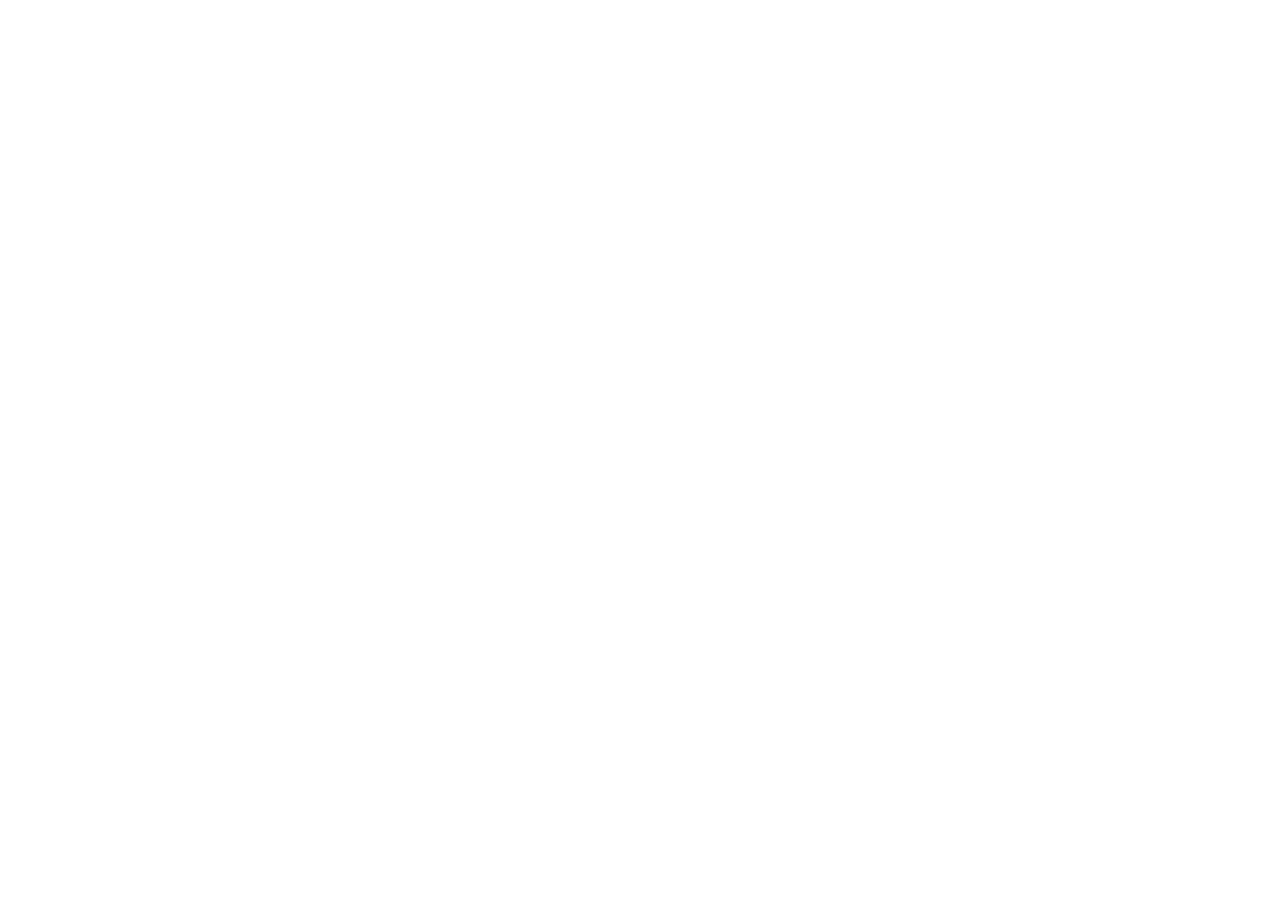
==== BestShop.html @ bf0af17a "Best Shop pliki" ====
<!doctype html>
<html lang="pl">
<head>
    <meta charset="UTF-8">
    <meta name="viewport"
          content="width=device-width, user-scalable=no, initial-scale=1.0, maximum-scale=1.0, minimum-scale=1.0">
    <meta http-equiv="X-UA-Compatible" content="ie=edge">
    <title>BestShop</title>
</head>
<body>

</body>
</html>
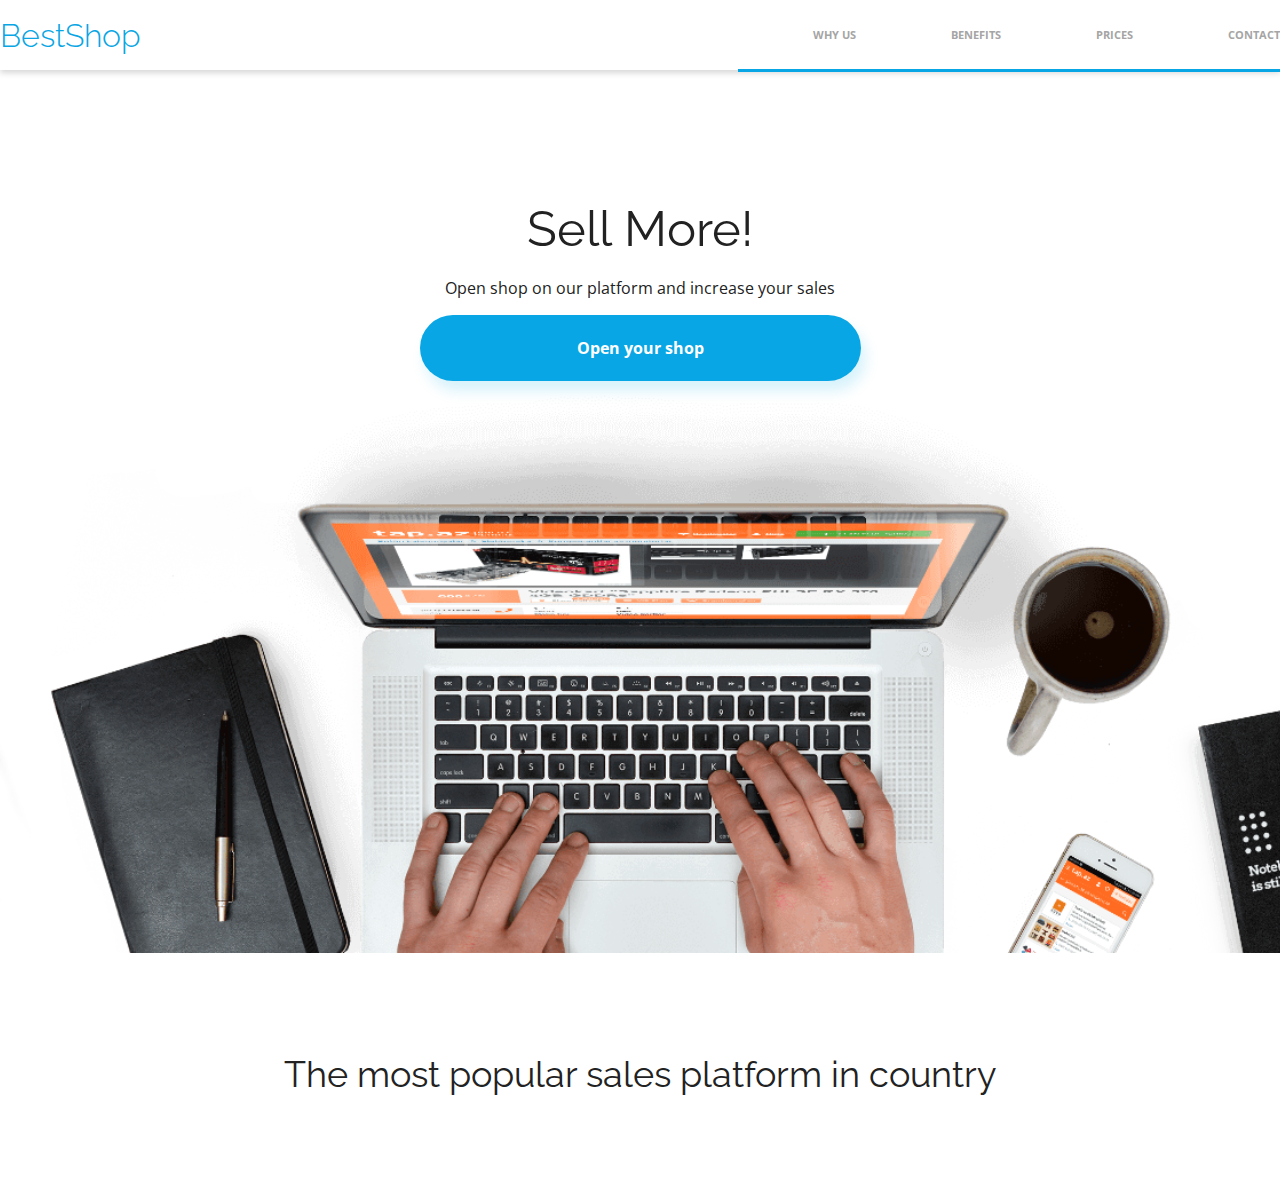
==== commit 381a8d8a: "HEADER done BANNER done" ====
--- a/BestShop.html
+++ b/BestShop.html
@@ -1,13 +1,45 @@
 <!doctype html>
-<html lang="pl">
+<html lang="pl" xmlns="http://www.w3.org/1999/html">
 <head>
     <meta charset="UTF-8">
     <meta name="viewport"
           content="width=device-width, user-scalable=no, initial-scale=1.0, maximum-scale=1.0, minimum-scale=1.0">
     <meta http-equiv="X-UA-Compatible" content="ie=edge">
+    <link href="https://fonts.googleapis.com/css2?family=Open+Sans:wght@300;400;700&family=Raleway:wght@300;400;700;800&display=swap" rel="stylesheet">
+    <link rel="stylesheet" href="css/reset.css">
+    <link rel="stylesheet" href="css/style.css">
     <title>BestShop</title>
 </head>
 <body>
+<header class="header">
+    <div class="container">
+        <a href="/" class="logo">BestShop</a>
+        <nav class="header-nav">
+            <ul class="header-nav-list">
+                <li><a href="#">WHY US</a></li>
+                <li><a href="#">BENEFITS</a></li>
+                <li><a href="#">PRICES</a></li>
+                <li><a href="#">CONTACT</a></li>
+            </ul>
+        </nav>
+    </div>
+</header>
 
+<section class="banner">
+    <div class="banner-container">
+        <h1 class="banner-h1">Sell More!</h1>
+        <p class="banner-p">Open shop on our platform and increase your sales</p>
+        <a href="#" class="banner-button">Open your shop</a>
+    </div>
+    <div class="banner-image"></div>
+</section>
+<section class="dots">
+    <h2 class="banner-h2">The most popular sales platform in country</h2>
+    <div class="banner-"
+</section>
+<section class="boxes"></section>
+<section class="pricing"></section>
+<section class="form"></section>
+<footer class="footer"></footer>
 </body>
 </html>--- a/css/style.css
+++ b/css/style.css
@@ -0,0 +1,102 @@
+/*font-family: 'Open Sans', sans-serif;*/
+/*font-family: 'Raleway', sans-serif;*/
+
+*{
+    box-sizing: border-box;
+}
+a{
+    text-decoration: none;
+}
+.container{
+    margin: 0 auto;
+}
+/*HEADER*/
+.header{
+    background-color: #ffffff;
+    box-shadow: 0 3px 6px #00000029;
+}
+.header .container{
+    height: 70px;
+    display: flex;
+    align-items: center;
+    justify-content: space-between;
+    width: 1354px;
+}
+.header-nav-list{
+    display: flex;
+}
+.header .logo {
+    font-family: 'Raleway', sans-serif;
+    font-size: 32px;
+    line-height: 37px;
+    font-weight: 300;
+    color: #08A6E4;
+}
+.header-nav a{
+    font-family: 'Open Sans', sans-serif;
+    font-weight: 700;
+    font-size: 11px;
+    line-height: 15px;
+    color: #A5A5A5;
+    text-align: center;
+    padding: 0 47.5px;
+}
+.header-nav{
+    border-bottom: 3px solid #08A6E4;
+    padding:27px;
+}
+/*BANNER*/
+.banner-container{
+    text-align: center;
+    margin-top: 130px;
+}
+.banner-h1{
+    font-family: 'Raleway', sans-serif;
+    font-size: 49px;
+    line-height: 57px;
+    font-weight: 400;
+}
+.banner-p{
+    font-family: 'Open Sans', sans-serif;
+    font-size: 16px;
+    line-height: 22px;
+    font-weight: 400;
+    margin-top: 20px;
+    margin-bottom: 38px;
+}
+.banner-button{
+    font-family: 'Open Sans', sans-serif;
+    font-size: 16px;
+    line-height: 22px;
+    font-weight: 700;
+    color: #ffffff;
+    background-color: #08A6E4;
+    padding: 22px 157px;
+    border-radius: 40px;
+    box-shadow: 5px 10px 14px #07ACE629;
+}
+.banner-image{
+    background-image: url("../assets/Background.png");
+    width: 100vw;
+    height: 594px;
+    background-repeat: no-repeat;
+    background-position: center;
+    background-size: cover;
+}
+.banner-h2{
+    text-align: center;
+    font-family: 'Raleway', sans-serif;
+    font-size: 36px;
+    line-height: 42px;
+    font-weight: 400 ;
+    margin: 100px 0;
+}
+/*DOTS*/
+
+/*BOXES*/
+
+/*PRICING*/
+
+/*FORM*/
+
+/*FOOTER*/
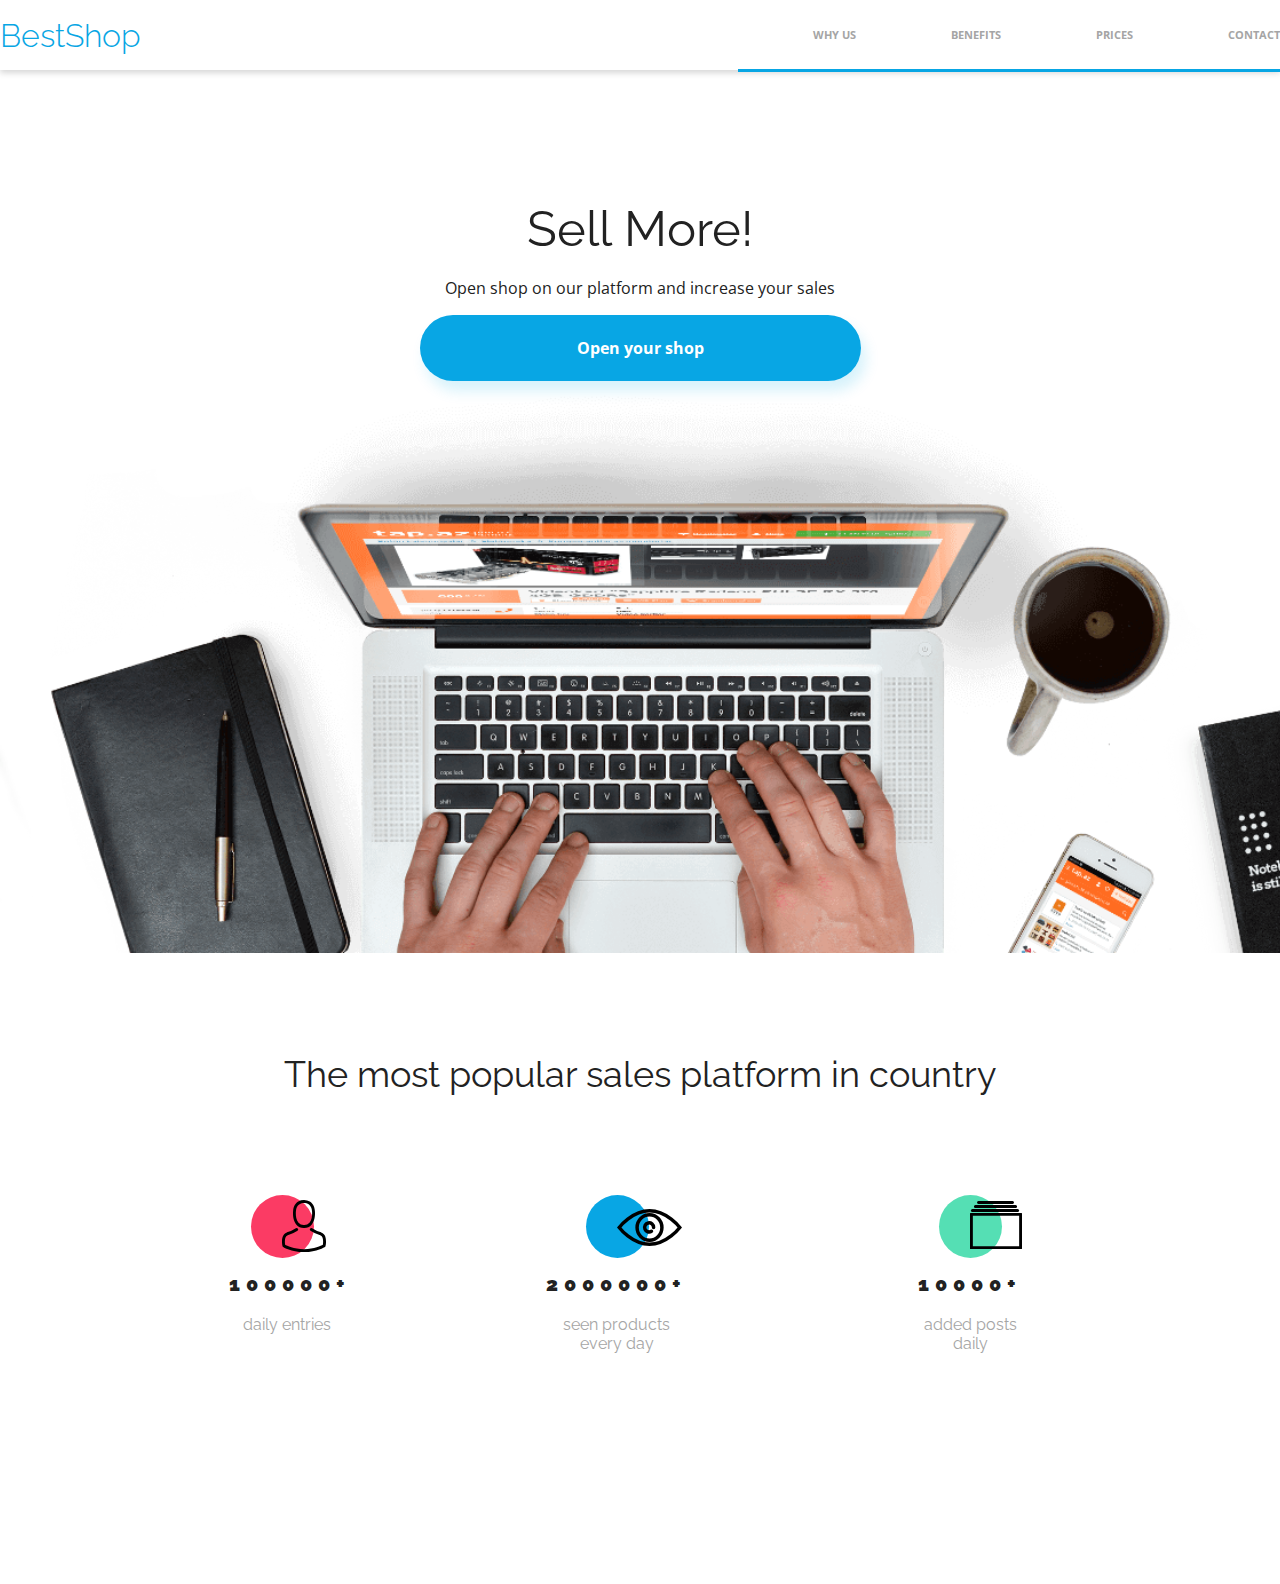
==== commit a2725d47: "HEADER done BANNER done DOTS done" ====
--- a/BestShop.html
+++ b/BestShop.html
@@ -34,8 +34,24 @@
     <div class="banner-image"></div>
 </section>
 <section class="dots">
-    <h2 class="banner-h2">The most popular sales platform in country</h2>
-    <div class="banner-"
+    <h2 class="dots-h2">The most popular sales platform in country</h2>
+    <div class="dots-container">
+        <div class="dot-red">
+            <div class="red"></div>
+            <p class="dot1">100000+</p>
+            <p class="dot2">daily entries</p>
+        </div>
+        <div class="dot-blue">
+            <div class="blue"></div>
+            <p class="dot1">2000000+</p>
+            <p class="dot2">seen products <br>every day</p>
+        </div>
+        <div class="dot-green">
+            <div class="green"></div>
+            <p class="dot1">10000+</p>
+            <p class="dot2">added posts <br>daily</p>
+        </div>
+    </div>
 </section>
 <section class="boxes"></section>
 <section class="pricing"></section>
--- a/css/style.css
+++ b/css/style.css
@@ -83,7 +83,12 @@
     background-position: center;
     background-size: cover;
 }
-.banner-h2{
+
+/*DOTS*/
+.dots{
+    height: 531px;
+}
+.dots-h2{
     text-align: center;
     font-family: 'Raleway', sans-serif;
     font-size: 36px;
@@ -91,8 +96,95 @@
     font-weight: 400 ;
     margin: 100px 0;
 }
-/*DOTS*/
-
+.dots-container{
+    display: flex;
+    align-items: center;
+    justify-content: center;
+    text-align: center;
+}
+.dot-red{
+    height: 168px;
+    width: 116px;
+}
+.red{
+    background-color: #FB3B64;
+    height: 63px;
+    width: 63px;
+    border-radius: 50%;
+    margin-left: 22px;
+    margin-right: 32px;
+    position: relative;
+}
+.red::after{
+    background-image: url("../assets/Person.svg");
+    position: absolute;
+    content: "";
+    height: 52px;
+    width: 44px;
+    background-repeat: no-repeat;
+    top: 5px;
+}
+.dot-blue{
+    height: 168px;
+    width: 176px;
+    margin: 0 184px;
+}
+.blue{
+    background-color: #08A6E4;
+    height: 63px;
+    width: 63px;
+    border-radius: 50%;
+    margin-left: 57px;
+    margin-right: 57px;
+    position: relative;
+}
+.blue::after {
+    background-image: url("../assets/Eye.svg");
+    position: absolute;
+    content: "";
+    height: 37px;
+    width: 66px;
+    background-repeat: no-repeat;
+    top: 14px;
+}
+.dot-green{
+    height: 168px;
+    width: 163px;
+}
+.green{
+    background-color: #55DFB4;
+    height: 63px;
+    width: 63px;
+    border-radius: 50%;
+    margin-left: 50px;
+    margin-right: 50px;
+    position: relative;
+}
+.green::after {
+    background-image: url("../assets/Catalog.svg");
+    position: absolute;
+    content: "";
+    height: 48px;
+    width: 52px;
+    background-repeat: no-repeat;
+    top: 6px;
+}
+.dot1{
+    font-family: 'Raleway', sans-serif;
+    font-size: 20px;
+    line-height: 24px;
+    letter-spacing: 6px;
+    font-weight: 900;
+    margin-top: 14px;
+    margin-bottom: 19px;
+}
+.dot2{
+    font-family: 'Raleway', sans-serif;
+    font-size: 16px;
+    line-height: 19px;
+    color: #A5A5A5;
+    font-weight: 400;
+}
 /*BOXES*/
 
 /*PRICING*/
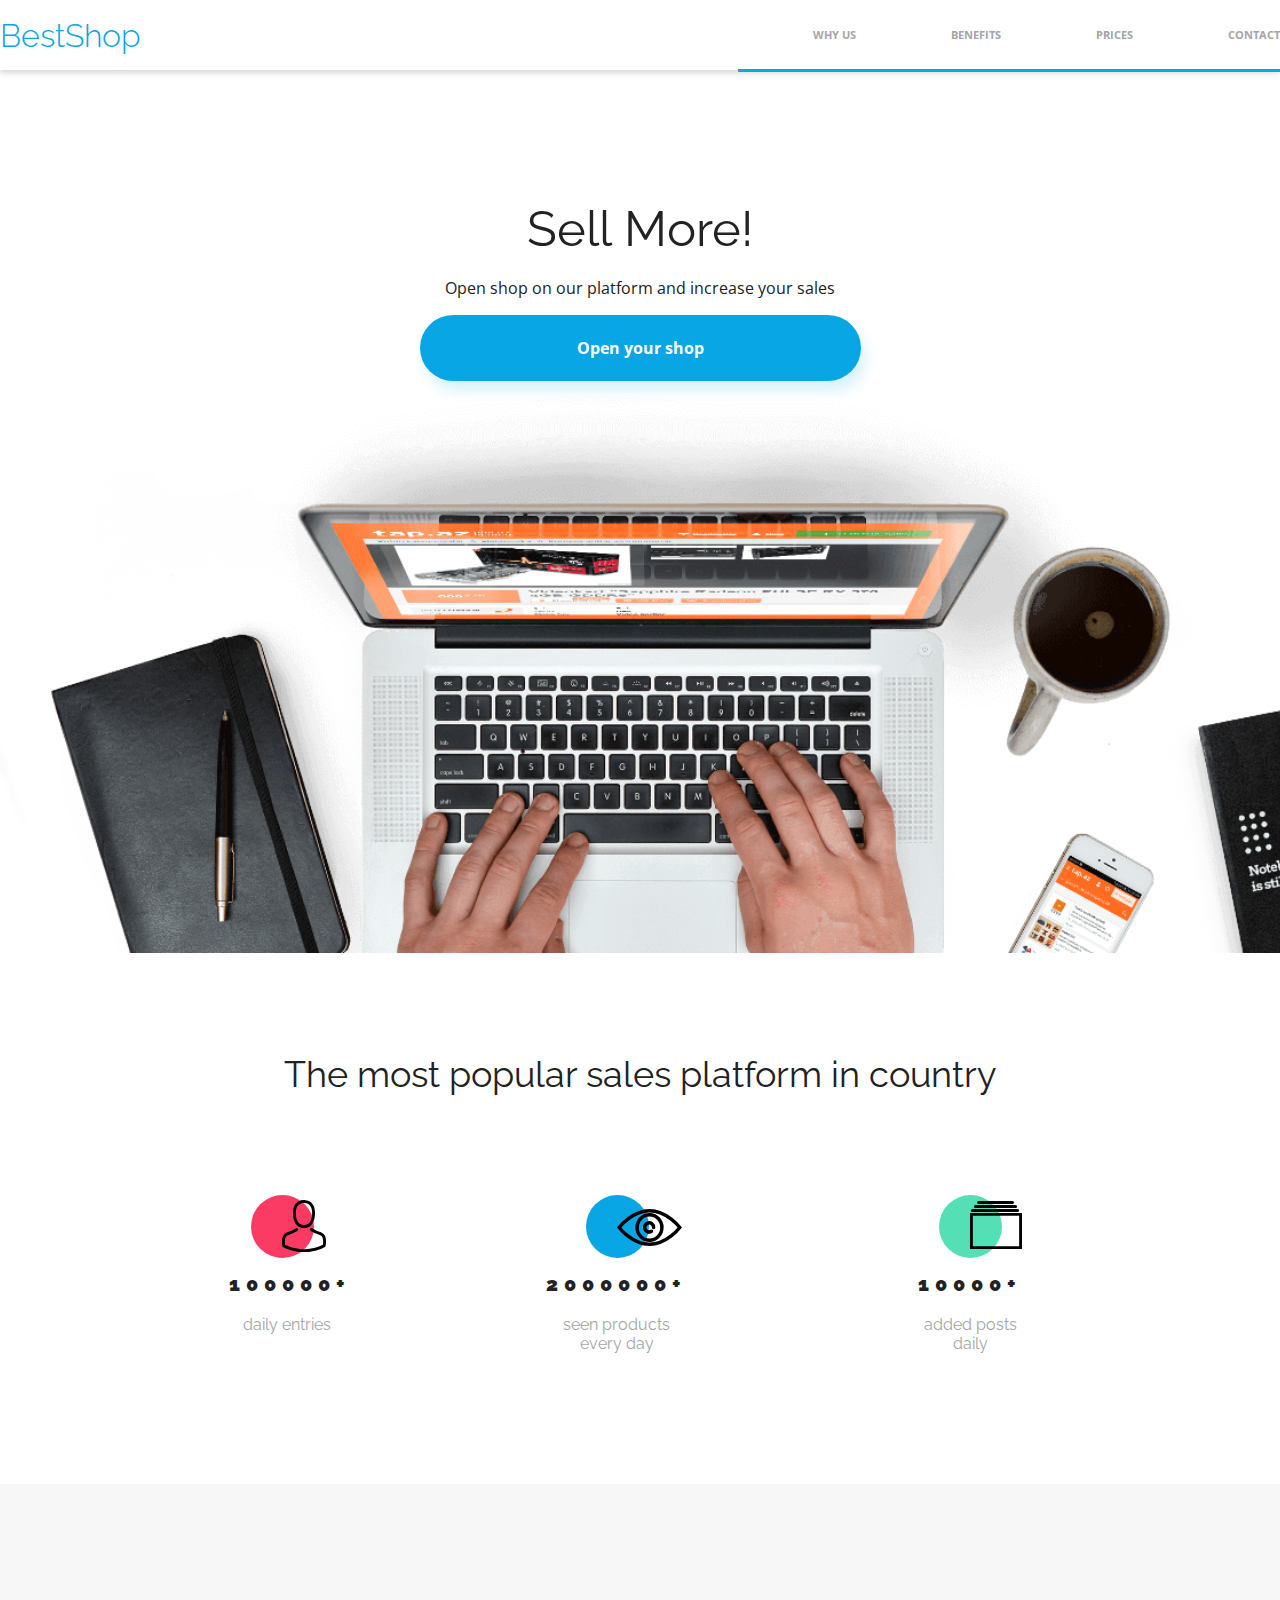
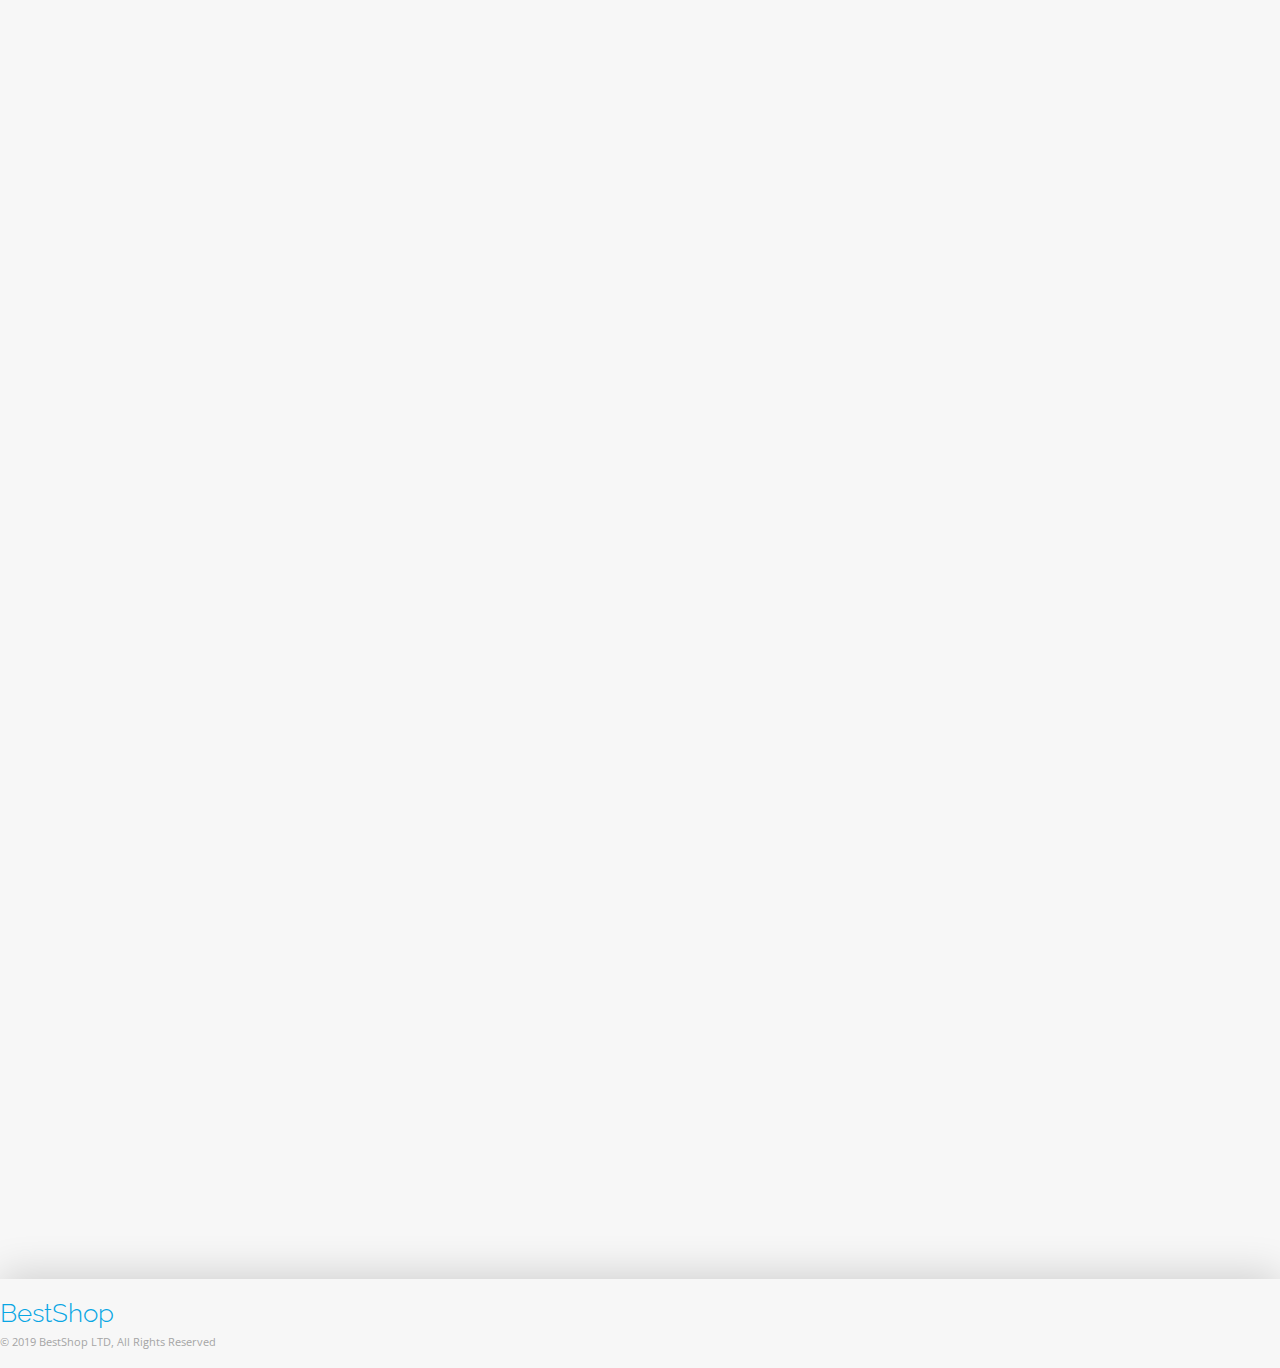
==== commit 964e6b2b: "FOOTER done" ====
--- a/BestShop.html
+++ b/BestShop.html
@@ -56,6 +56,18 @@
 <section class="boxes"></section>
 <section class="pricing"></section>
 <section class="form"></section>
-<footer class="footer"></footer>
+
+<footer class="footer">
+    <div class="container">
+        <div class="footer-logo">
+            <p class="footer-logo-text">BestShop</p>
+            <p class="footer-copyrights">© 2019 BestShop LTD, All Rights Reserved</p>
+        </div>
+        <div>
+            <img class="twitter" src="assets/Twitter.svg">
+            <img class="facebook" src="assets/Facebook.svg">
+        </div>
+    </div>
+</footer>
 </body>
 </html>--- a/css/style.css
+++ b/css/style.css
@@ -86,7 +86,7 @@
 
 /*DOTS*/
 .dots{
-    height: 531px;
+    height: 431px;
 }
 .dots-h2{
     text-align: center;
@@ -186,9 +186,43 @@
     font-weight: 400;
 }
 /*BOXES*/
+.boxes{
+    height: 1395px;
+    background-color: #F7F7F7;
+}
 
 /*PRICING*/
 
 /*FORM*/
 
 /*FOOTER*/
+.footer{
+    height: 89px;
+    background-color: #F7F7F7;
+    box-shadow: 0 -5px 40px #00000029;
+}
+.footer .container{
+    height: 89px;
+    display: flex;
+    align-items: center;
+    justify-content: space-between;
+    width: 1354px;
+}
+.twitter{
+    margin-right: 20px;
+}
+.footer-logo-text{
+    color: #08A6E4;
+    font-family: 'Raleway', sans-serif;
+    font-weight: 300;
+    font-size: 26px;
+    line-height: 30px;
+}
+.footer-copyrights{
+    font-family: 'Open Sans', sans-serif;
+    color: #A5A5A5;
+    font-size: 11px;
+    line-height: 15px;
+    font-weight: 400;
+    margin-top: 6.5px;
+}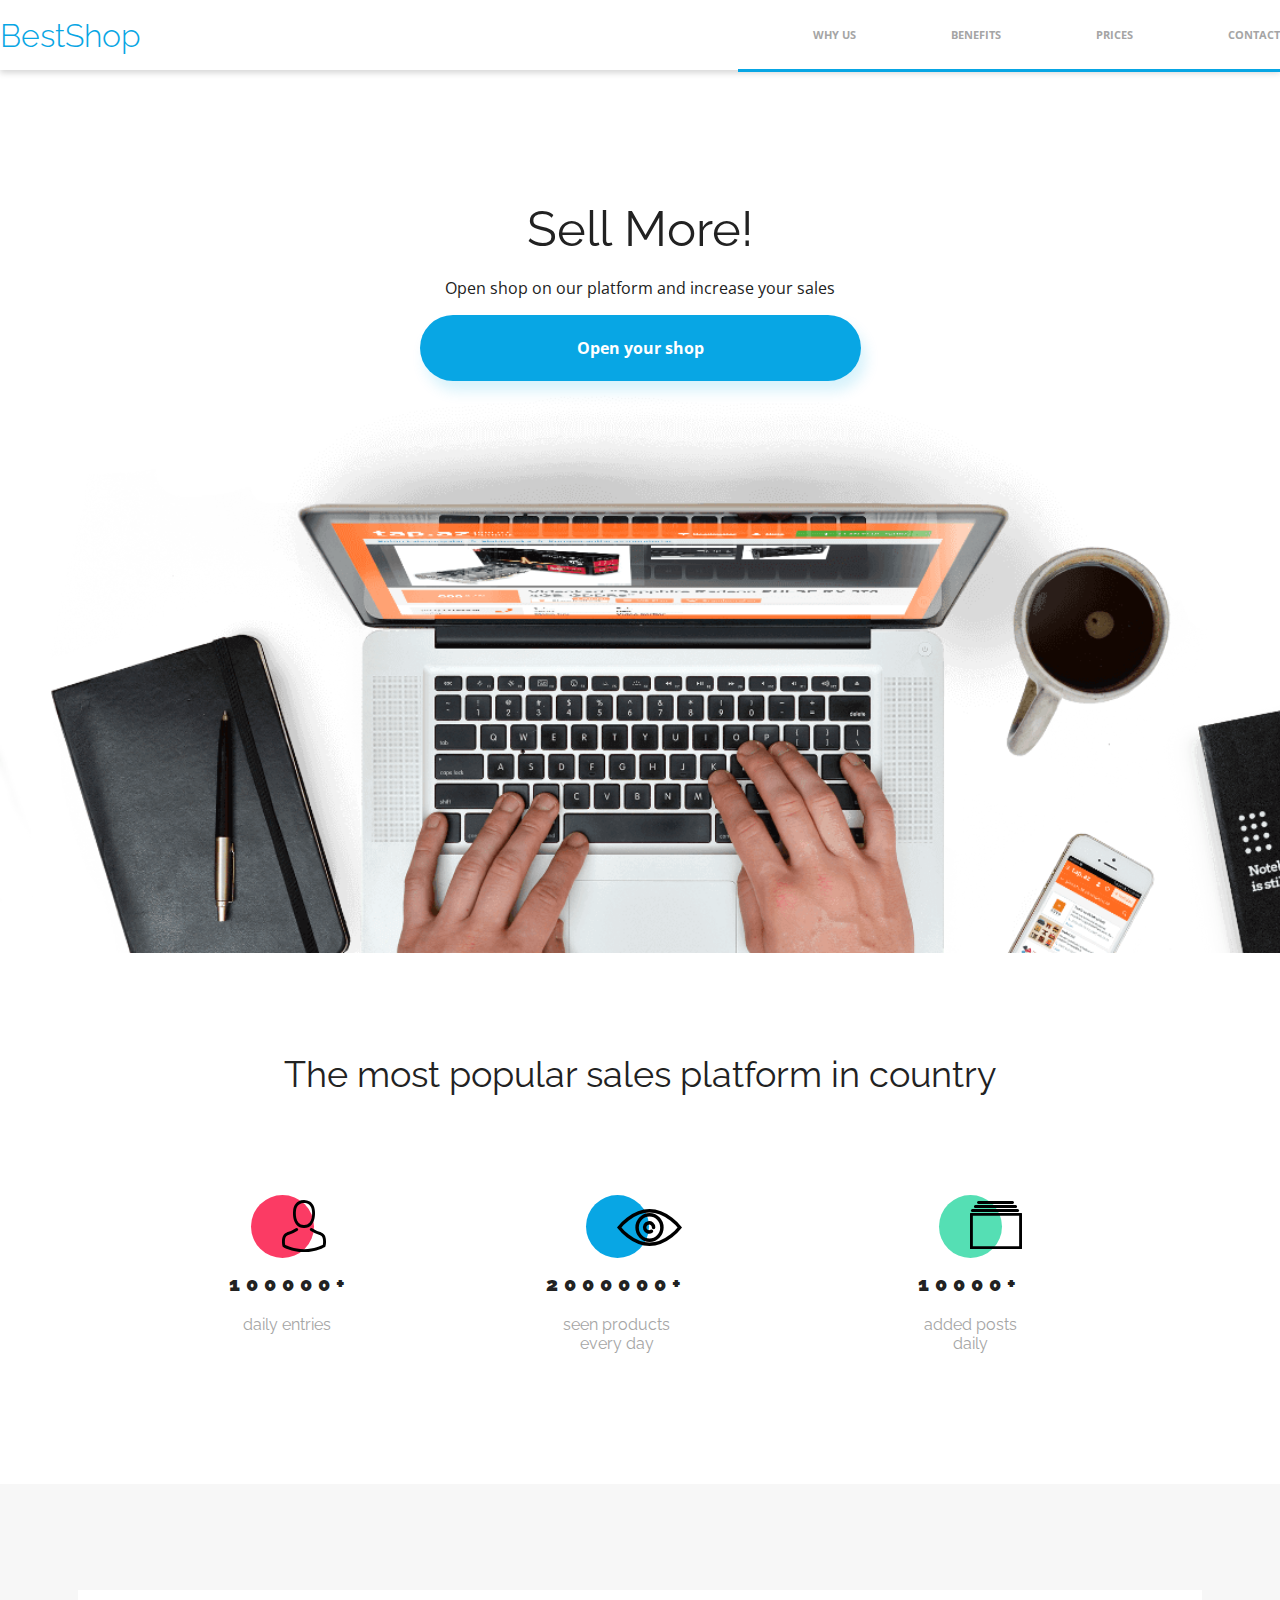
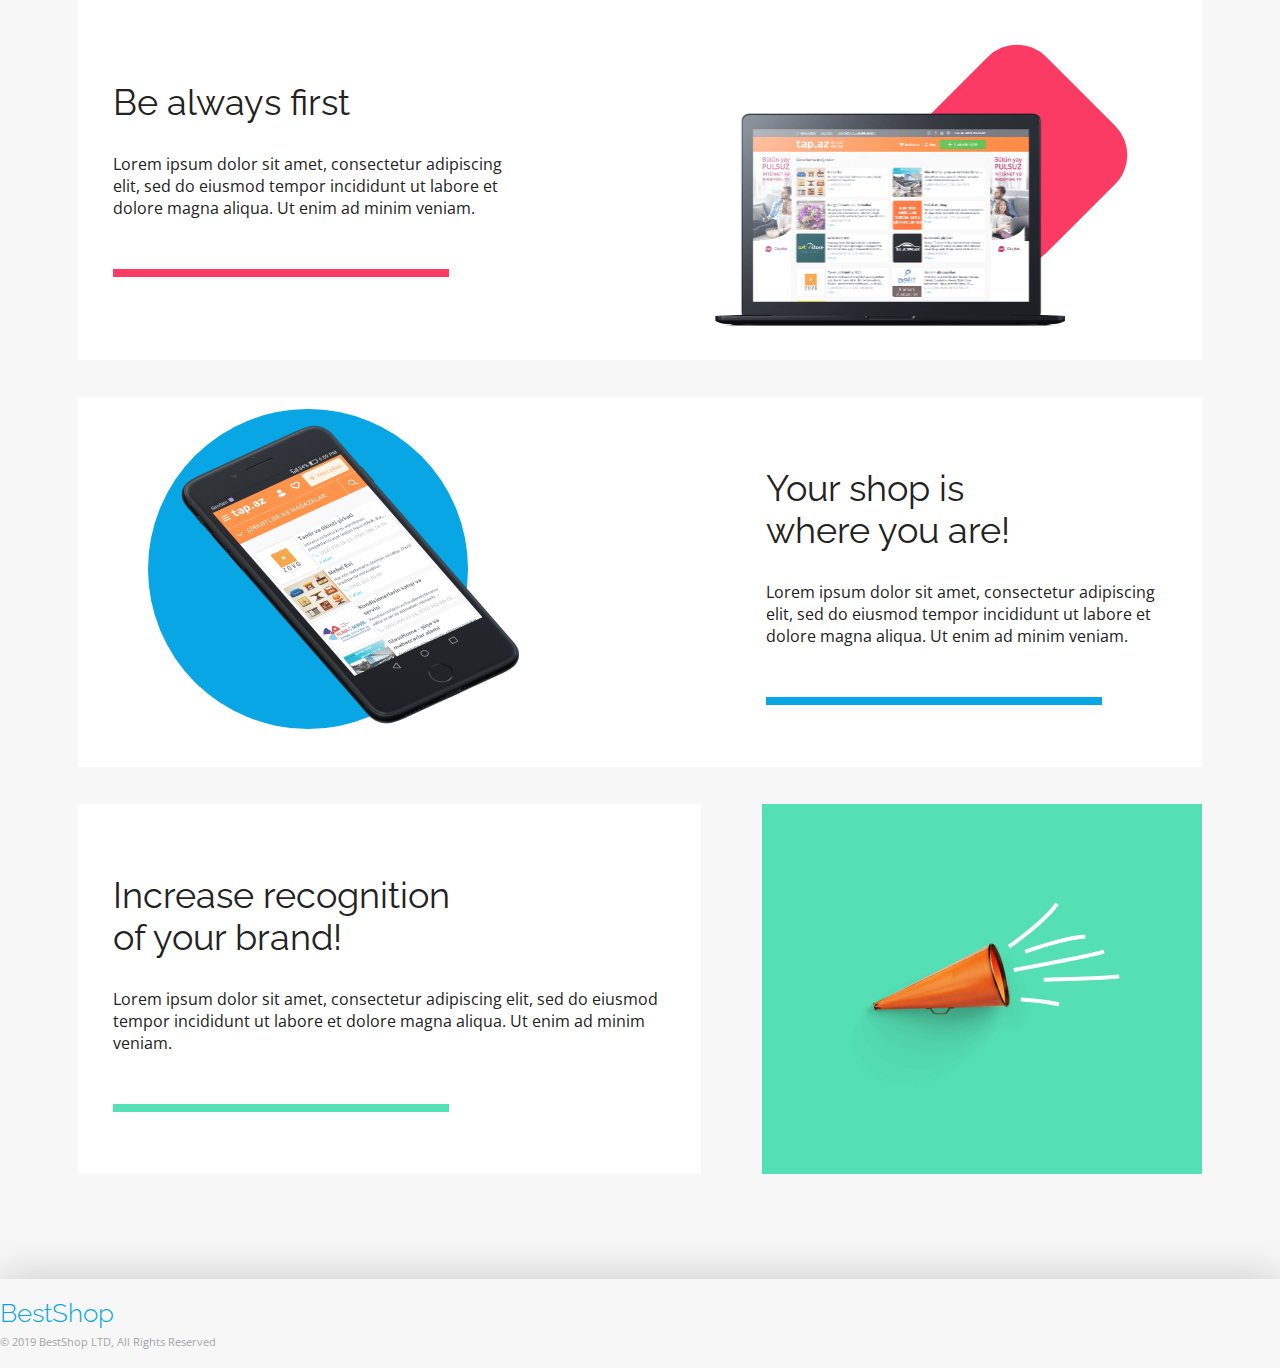
==== commit c19d5ea3: "BOXES done" ====
--- a/BestShop.html
+++ b/BestShop.html
@@ -53,7 +53,39 @@
         </div>
     </div>
 </section>
-<section class="boxes"></section>
+<section class="boxes">
+    <div class="container">
+        <div class="box box-one">
+            <div class="box-one-text">
+                <h2 class="box-one-title">Be always first</h2>
+                <p class="box-one-description">Lorem ipsum dolor sit amet, consectetur adipiscing elit, sed do eiusmod tempor incididunt ut labore et dolore magna aliqua. Ut enim ad minim veniam.</p>
+            </div>
+            <div class="box-one-img">
+                <img class="macbook" src="assets/Macbook.png" alt="Macbook">
+            </div>
+        </div>
+        <div class="box box-two">
+            <div class="box-two-img">
+                <img class="iphone" src="assets/iPhone.png" alt="iPhone">
+            </div>
+            <div class="box-two-text">
+                <h2 class="box-two-title">Your shop is <br>where you are!</h2>
+                <p class="box-two-description">Lorem ipsum dolor sit amet, consectetur adipiscing elit, sed do eiusmod tempor incididunt ut labore et dolore magna aliqua. Ut enim ad minim veniam.</p>
+            </div>
+        </div>
+        <div class="box box-three">
+            <div class="frame">
+            <div class="box-three-text">
+                <h2 class="box-three-title">Increase recognition<br> of your brand!</h2>
+                <p class="box-three-description">Lorem ipsum dolor sit amet, consectetur adipiscing elit, sed do eiusmod tempor incididunt ut labore et dolore magna aliqua. Ut enim ad minim veniam.</p>
+            </div>
+            </div>
+            <div class="box-three-img">
+                <img class="trumpet" src="assets/Trumpet.png" alt="Trumpet">
+            </div>
+        </div>
+    </div>
+</section>
 <section class="pricing"></section>
 <section class="form"></section>
 
@@ -64,8 +96,8 @@
             <p class="footer-copyrights">© 2019 BestShop LTD, All Rights Reserved</p>
         </div>
         <div>
-            <img class="twitter" src="assets/Twitter.svg">
-            <img class="facebook" src="assets/Facebook.svg">
+            <img class="twitter" src="assets/Twitter.svg" alt="Twitter">
+            <img class="facebook" src="assets/Facebook.svg" alt="Facebook">
         </div>
     </div>
 </footer>
--- a/css/style.css
+++ b/css/style.css
@@ -189,6 +189,143 @@
 .boxes{
     height: 1395px;
     background-color: #F7F7F7;
+    display: flex;
+    align-items: center;
+}
+.boxes .container{
+    width: 1124px;
+    height: 1184px;
+    display: flex;
+    flex-direction: column;
+    justify-content: space-between;
+}
+.box{
+    height: 370px;
+}
+.box-one{
+    display:flex;
+    align-items: center;
+    background-color: white;
+    position: relative;
+}
+.box-one::after{
+    width: 180px;
+    height: 180px;
+    background-color: #FB3B64;
+    border-radius: 41px;
+    content: "";
+    display: block;
+    position: absolute;
+    transform: rotate(45deg);
+    top: 75px;
+    right: 95px;
+}
+.box-one-text{
+    width: 416px;
+    height: 188px;
+    margin-left: 35px;
+    margin-right: 169px;
+}
+.box-one-text::after{
+    border: 4px solid #FB3B64;
+    width: 328px;
+    content: "";
+    display: block;
+    margin-top: 50px;
+}
+.macbook{
+    width: 386px;
+    height: 219px;
+    z-index: 2;
+    position: relative;
+    margin-top: 90px;
+}
+.box-one-title, .box-two-title, .box-three-title{
+    font-family: 'Raleway', sans-serif;
+    font-size: 36px;
+    line-height: 42px;
+    font-weight: 400 ;
+}
+.box-one-description, .box-two-description, .box-three-description {
+    font-family: 'Open Sans', sans-serif;
+    font-size: 16px;
+    line-height: 22px;
+    margin-top: 30px;
+}
+.box-two{
+    display: flex;
+    align-items: center;
+    justify-content: center;
+    background-color: white;
+    position: relative;
+}
+.box-two::after{
+    width: 320px;
+    height: 320px;
+    background-color: #08A6E4;
+    border-radius: 50%;
+    content: "";
+    display: block;
+    position: absolute;
+    left:70px;
+    top:12px;
+}
+.box-two-text{
+    width: 416px;
+    height: 230px;
+    margin-right: 20px;
+}
+.box-two-text::after{
+    border: 4px solid #08A6E4;
+    width: 328px;
+    content: "";
+    display: block;
+    margin-top: 50px;
+}
+.iphone{
+    width: 426px;
+    height: 328px;
+    margin-left: 70px;
+    margin-right: 192px;
+    position: relative;
+    z-index: 2;
+}
+.box-three{
+    display: flex;
+    align-items: center;
+    justify-content: space-between;
+}
+.box-three-text{
+    width: 554px;
+    height: 230px;
+    background-color: white;
+}
+.box-three-text::after {
+    border: 4px solid #55DFB4;
+    width: 328px;
+    content: "";
+    display: block;
+    margin-top: 50px;
+}
+
+
+.trumpet{
+    width: 296px;
+    height: 208px;
+    margin: 98px 82px 64px 62px;
+}
+.box-three-img{
+    background-color: #55DFB4;
+    height: 370px;
+    width: 440px;
+}
+.frame{
+    width: 623px;
+    height: 370px;
+    background-color: white;
+    display: flex;
+    justify-content: center;
+    align-items: center;
 }
 
 /*PRICING*/
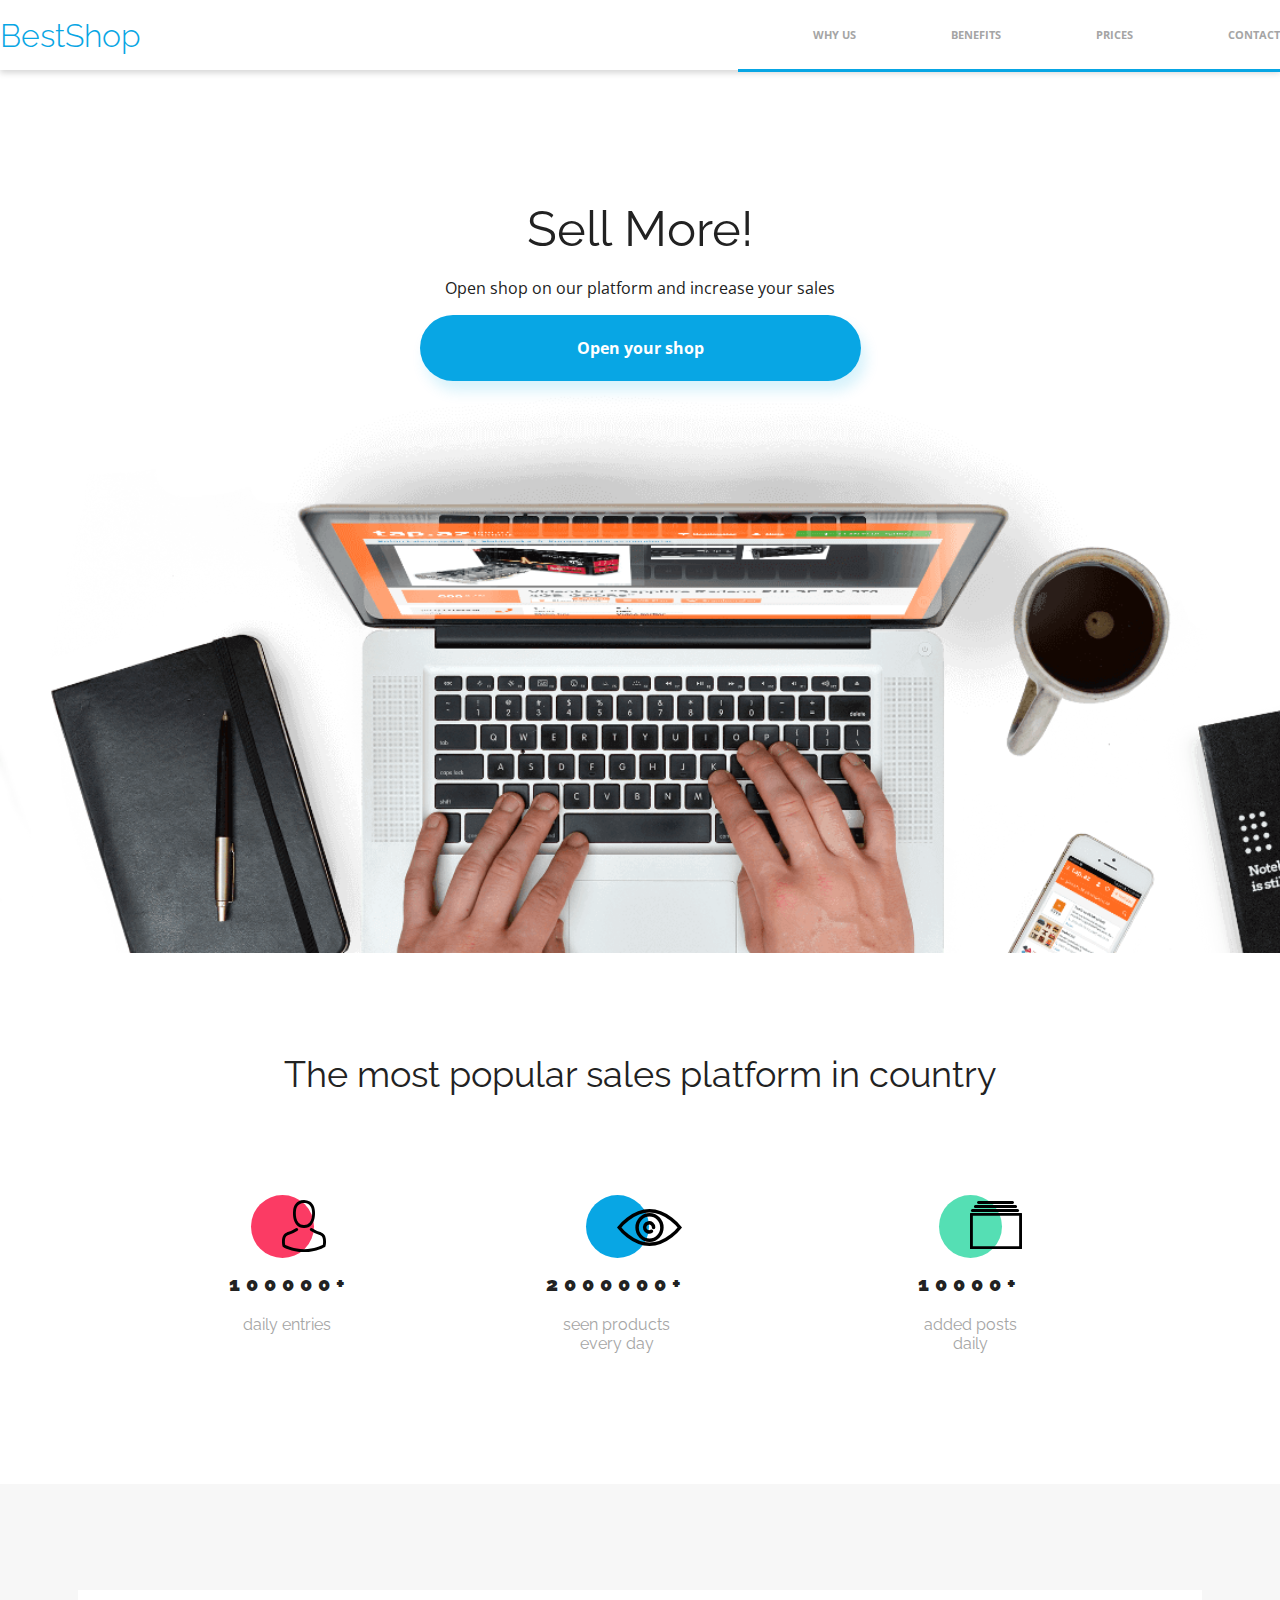
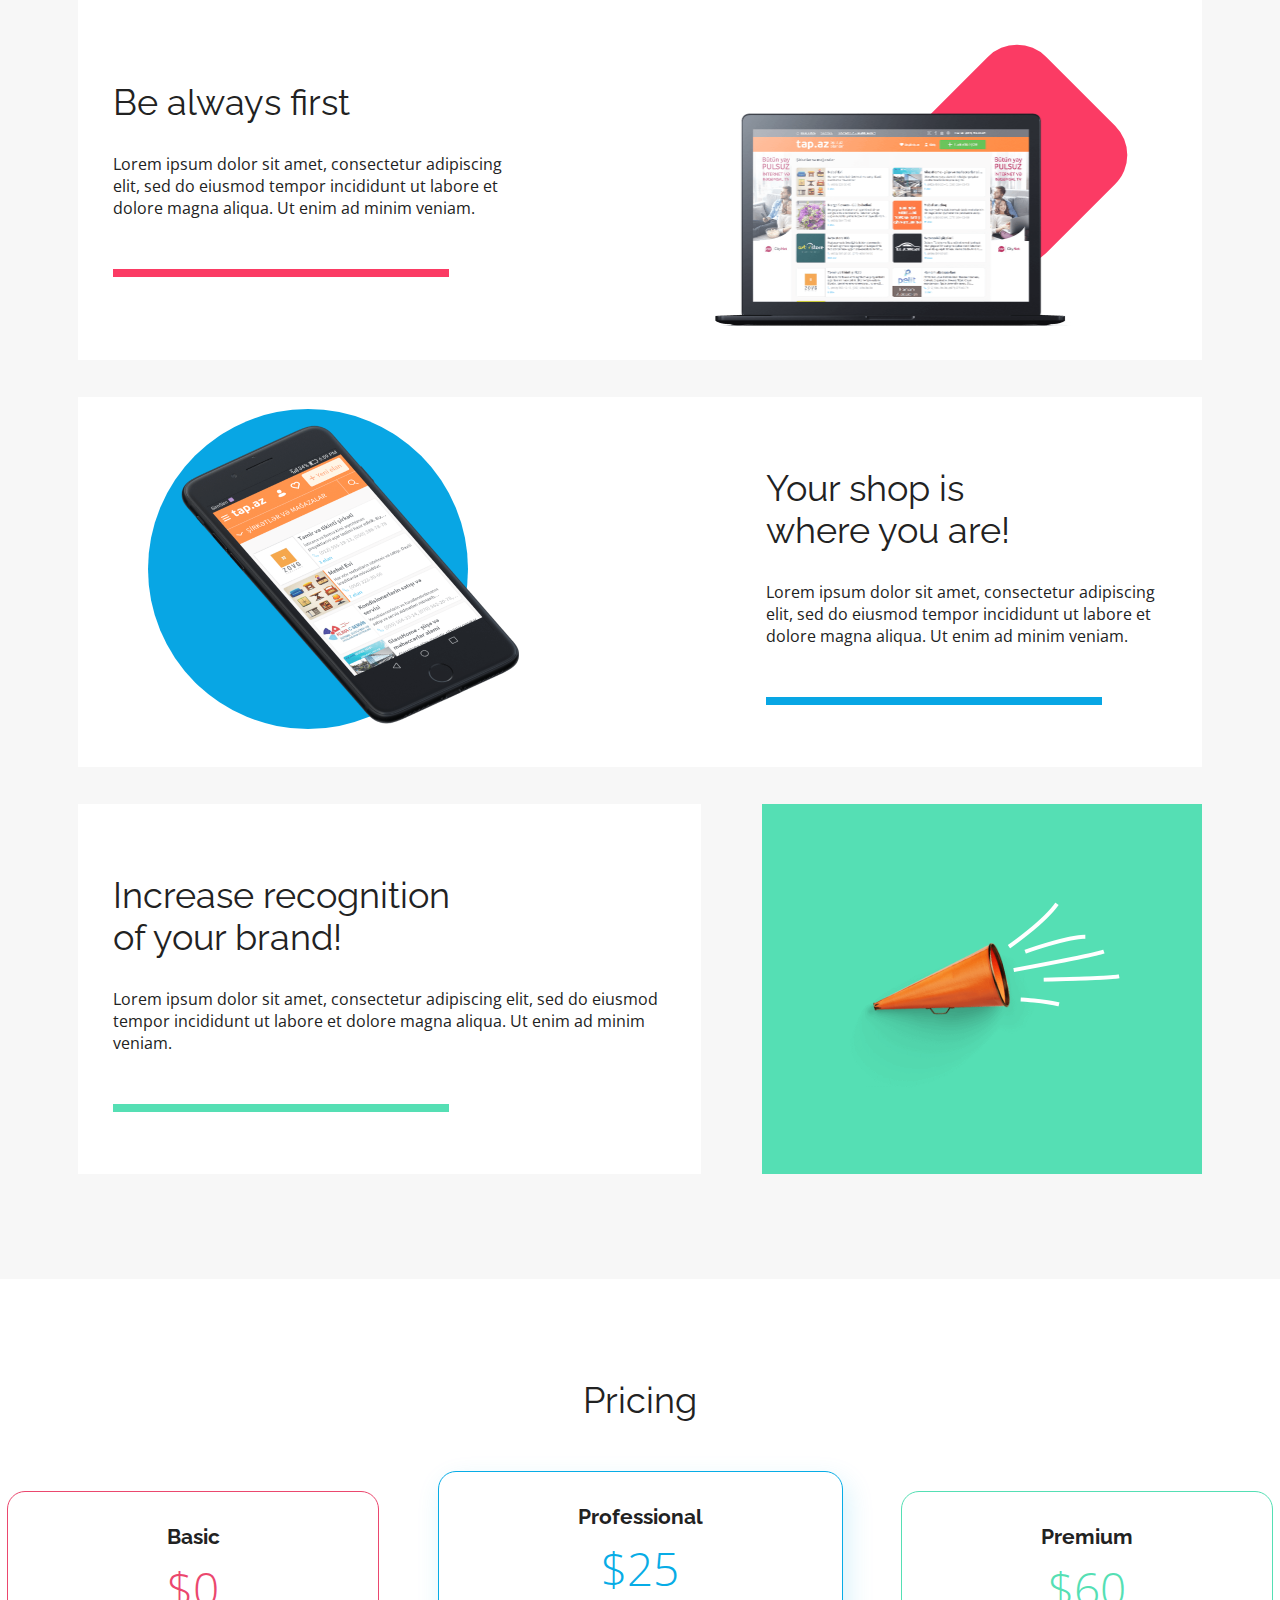
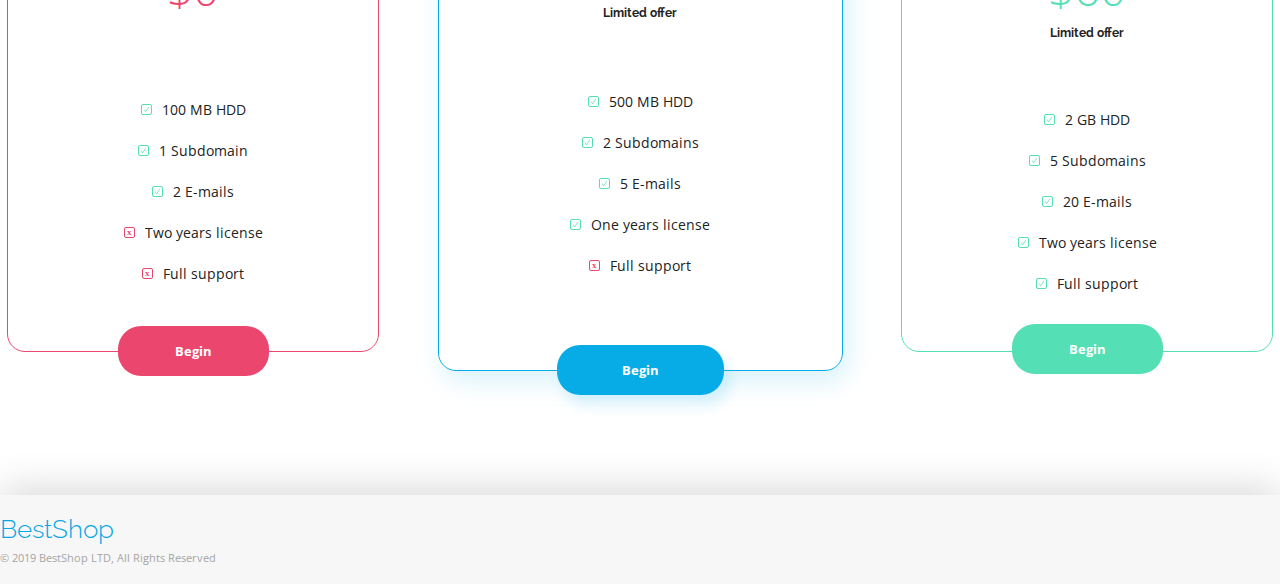
==== commit aa7e1c7b: "PRICING done" ====
--- a/BestShop.html
+++ b/BestShop.html
@@ -86,7 +86,52 @@
         </div>
     </div>
 </section>
-<section class="pricing"></section>
+<section class="pricing">
+    <div class="container">
+        <h3 class="pricing-title">Pricing</h3>
+        <div class="price-boxes">
+            <div class="price-box price-box-one">
+                <div class="pricing-type">Basic</div>
+                <div class="pricing-price">$0</div>
+                <ul class="pricing-list pricing-list-one">
+                    <li class="pricing-item">100 MB HDD</li>
+                    <li class="pricing-item">1 Subdomain</li>
+                    <li class="pricing-item">2 E-mails</li>
+                    <li class="pricing-item--not">Two years license</li>
+                    <li class="pricing-item--not">Full support</li>
+                </ul>
+                <a class="button button-one" href="#">Begin</a>
+            </div>
+            <div class="price-box price-box-two">
+                <div class="pricing-type">Professional</div>
+                <div class="pricing-price">$25</div>
+                <div class="pricing-limited">Limited offer</div>
+                <ul class="pricing-list pricing-list-two">
+                    <li class="pricing-item">500 MB HDD</li>
+                    <li class="pricing-item">2 Subdomains</li>
+                    <li class="pricing-item">5 E-mails</li>
+                    <li class="pricing-item">One years license</li>
+                    <li class="pricing-item--not">Full support</li>
+                </ul>
+                <a class="button button-two" href="#">Begin</a>
+            </div>
+            <div class="price-box price-box-three">
+                <div class="pricing-type">Premium</div>
+                <div class="pricing-price">$60</div>
+                <div class="pricing-limited">Limited offer</div>
+                <ul class="pricing-list pricing-list-three">
+                    <li class="pricing-item">2 GB HDD</li>
+                    <li class="pricing-item">5 Subdomains</li>
+                    <li class="pricing-item">20 E-mails</li>
+                    <li class="pricing-item">Two years license</li>
+                    <li class="pricing-item">Full support</li>
+                </ul>
+                <a class="button button-three" href="#">Begin</a>
+            </div>
+        </div>
+    </div>
+</section>
+
 <section class="form"></section>
 
 <footer class="footer">
--- a/css/style.css
+++ b/css/style.css
@@ -307,8 +307,6 @@
     display: block;
     margin-top: 50px;
 }
-
-
 .trumpet{
     width: 296px;
     height: 208px;
@@ -327,9 +325,152 @@
     justify-content: center;
     align-items: center;
 }
-
 /*PRICING*/
-
+.pricing{
+    height: 716px;
+}
+.pricing .container{
+    width: 1266px;
+    height: 616px;
+    margin-top: 100px;
+}
+.pricing-title{
+    text-align: center;
+    font-family: 'Raleway', sans-serif;
+    font-size: 36px;
+    font-weight: 400;
+    line-height: 42px;
+    margin-bottom: 50px;
+}
+.price-boxes{
+    height: 524px;
+    display: flex;
+    justify-content: space-between;
+}
+.price-box{
+    border-radius: 18px;
+    position: relative;
+}
+.price-box-one{
+    border: 1px solid #EB476E;
+    width: 372px;
+    height: 461px;
+    margin-top: 20px;
+    text-align: center;
+}
+.price-box-two{
+    border: 1px solid #07ACE6;
+    width: 405px;
+    height: 500px;
+    align-self: stretch;
+    box-shadow: 5px 10px 27px #07ACE629;
+    text-align: center;
+}
+.price-box-three{
+    border: 1px solid #55DFB4;
+    width: 372px;
+    height: 461px;
+    margin-top: 20px;
+    text-align: center;
+}
+.pricing-type{
+    font-family: 'Raleway', sans-serif;
+    font-size: 21px;
+    font-weight: 700;
+    margin-top: 34px;
+}
+.pricing-price{
+    font-family: 'Open Sans', sans-serif;
+    font-weight: 300;
+    font-size: 46px;
+    line-height: 2px;
+    margin-top: 40px;
+}
+.price-box-one .pricing-price{
+    color: #EB476E;
+}
+.price-box-two .pricing-price{
+    color: #07ACE6;
+}
+.price-box-three .pricing-price{
+    color: #55DFB4;
+}
+.pricing-limited{
+    font-family: 'Raleway', sans-serif;
+    font-size: 12px;
+    font-weight: 700;
+    margin-top: 38px;
+}
+.pricing-list-one{
+    display: flex;
+    align-items: center;
+    justify-content: space-between;
+    flex-direction: column;
+    height: 175px;
+    margin-top: 100px;
+    margin-bottom: 67px;
+}
+.pricing-list-two{
+    display: flex;
+    align-items: center;
+    justify-content: space-between;
+    flex-direction: column;
+    height: 198px;
+    margin-top: 62px;
+    margin-bottom: 71px;
+}
+.pricing-list-three{
+    display: flex;
+    align-items: center;
+    justify-content: space-between;
+    flex-direction: column;
+    height: 175px;
+    margin-top: 60px;
+    margin-bottom: 55px;
+}
+.pricing-list{
+    font-family: 'Open Sans', sans-serif;
+    font-size: 14px;
+    font-weight: 400;
+    line-height: 41px;
+}
+.pricing-item::before{
+    content: "";
+    width: 11px;
+    height: 11px;
+    display: inline-block;
+    margin-right: 10px;
+    background-image: url("../assets/Ckechmark-1.svg");
+}
+.pricing-item--not::before{
+    content: "";
+    width: 11px;
+    height: 11px;
+    display: inline-block;
+    margin-right: 10px;
+    background-image: url("../assets/Close.svg");
+}
+.price-box a{
+    font-family: 'Open Sans', sans-serif;
+    font-weight: 700;
+    font-size: 13px;
+    line-height: 41px;
+    border-radius: 23px;
+    color: white;
+}
+.button-one{
+    background-color: #EB476E;
+    padding: 16px 57px;
+}
+.button-two{
+    background-color: #07ACE6;
+    padding: 16px 65px;
+    box-shadow: 5px 10px 14px #07ACE629;
+}
+.button-three{
+    background-color: #55DFB4;
+    padding: 16px 57px;
+}
 /*FORM*/
 
 /*FOOTER*/
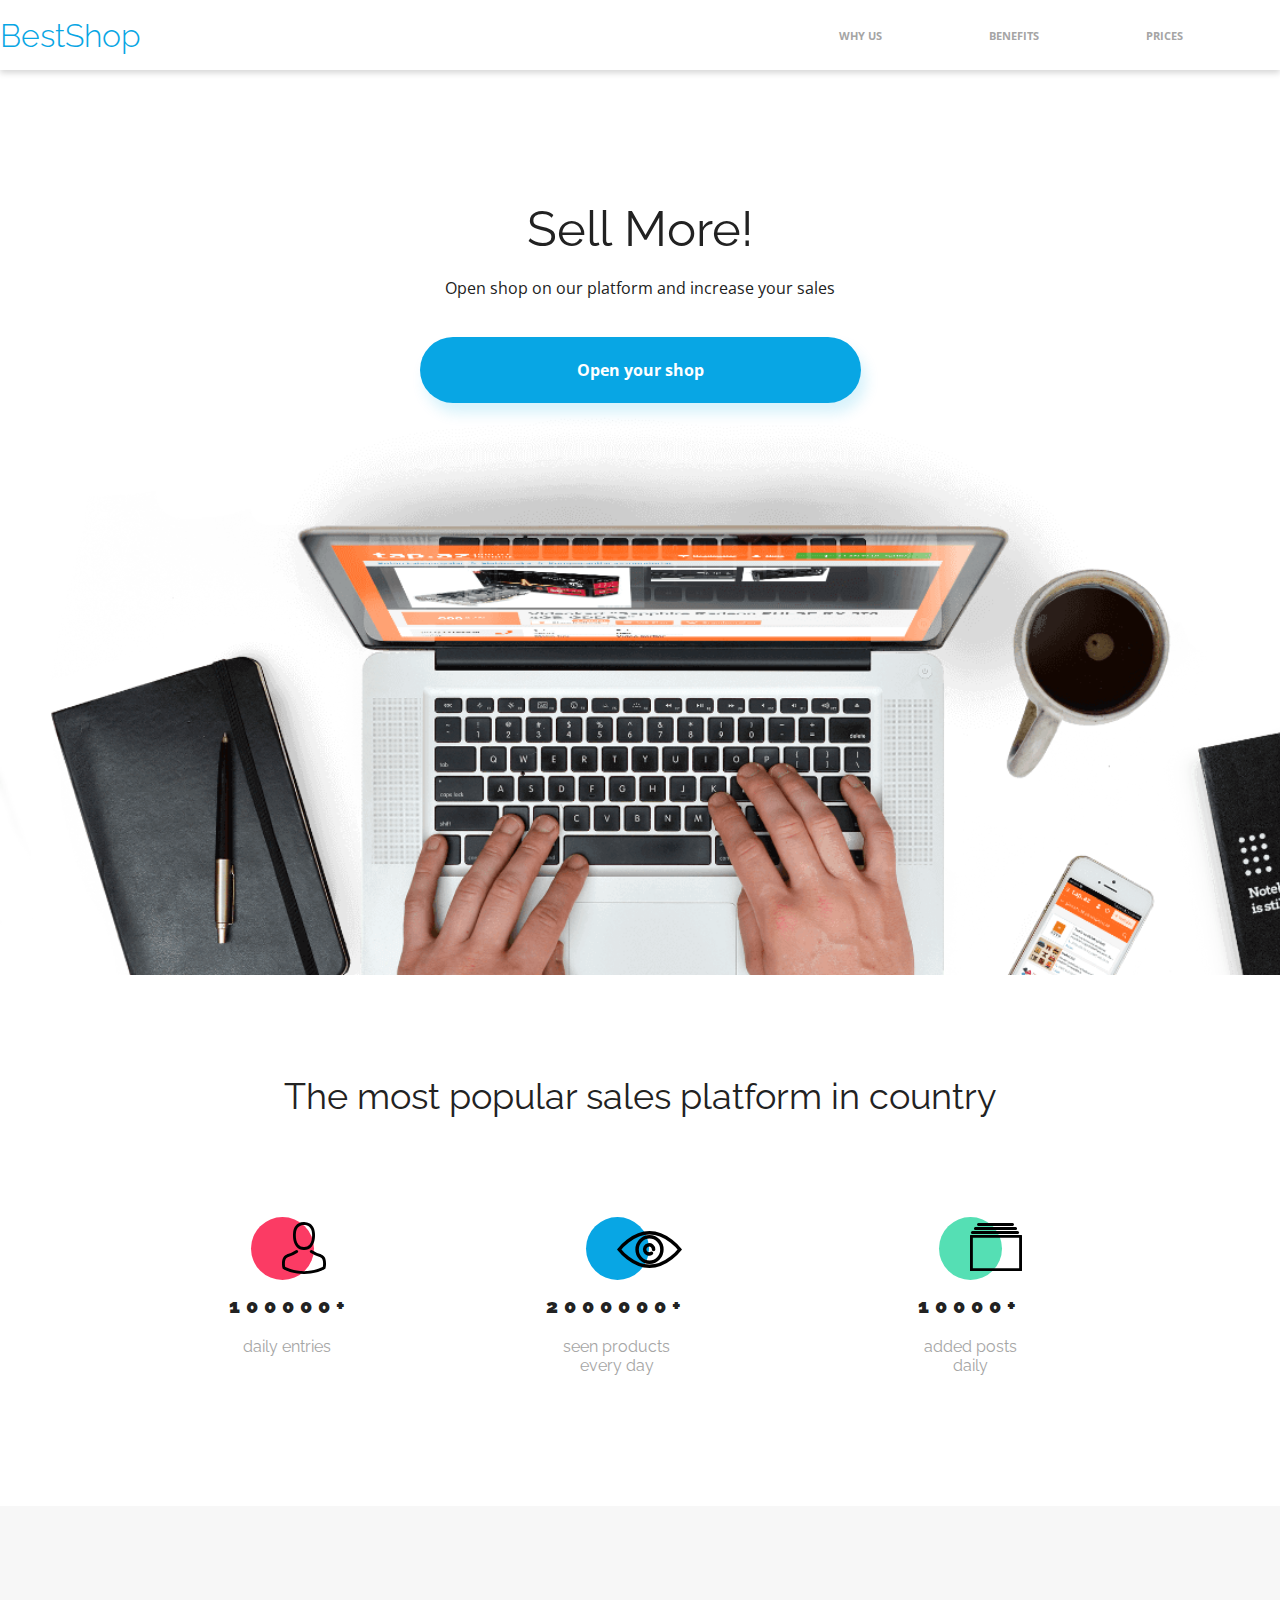
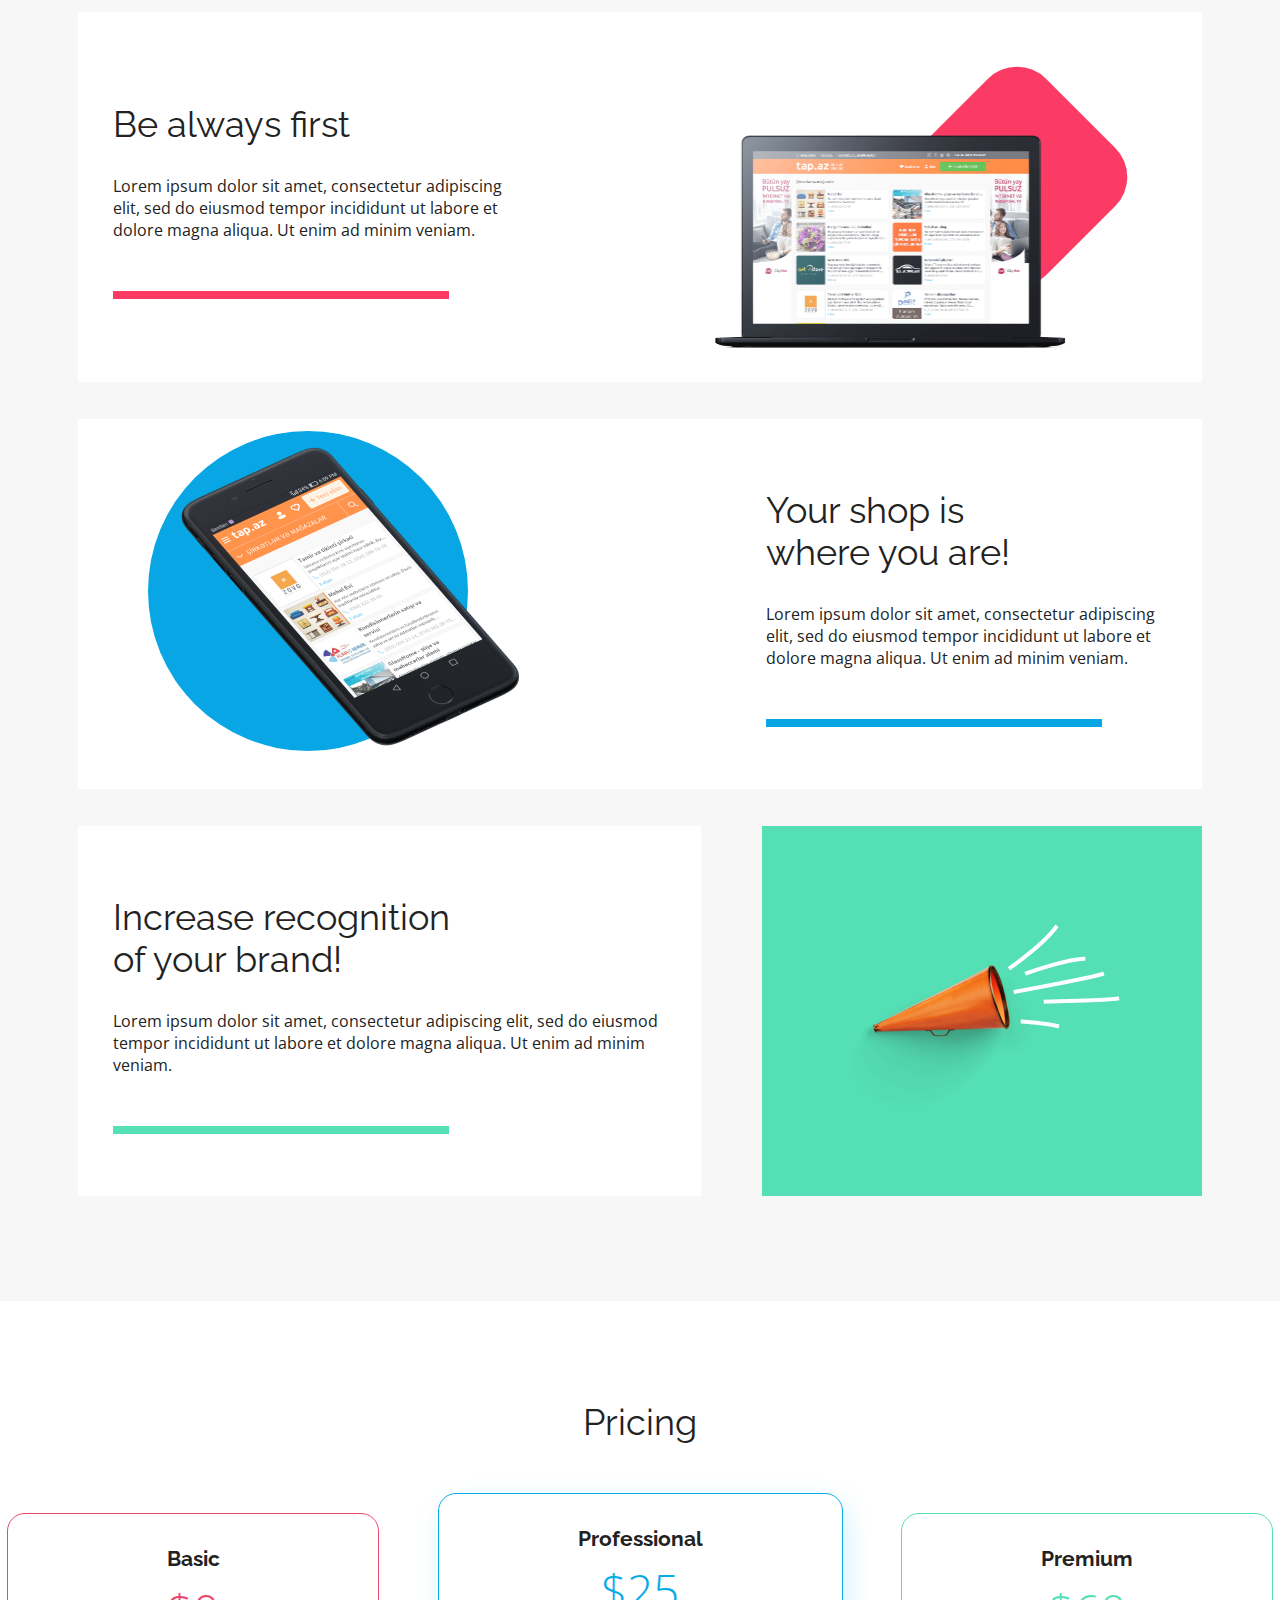
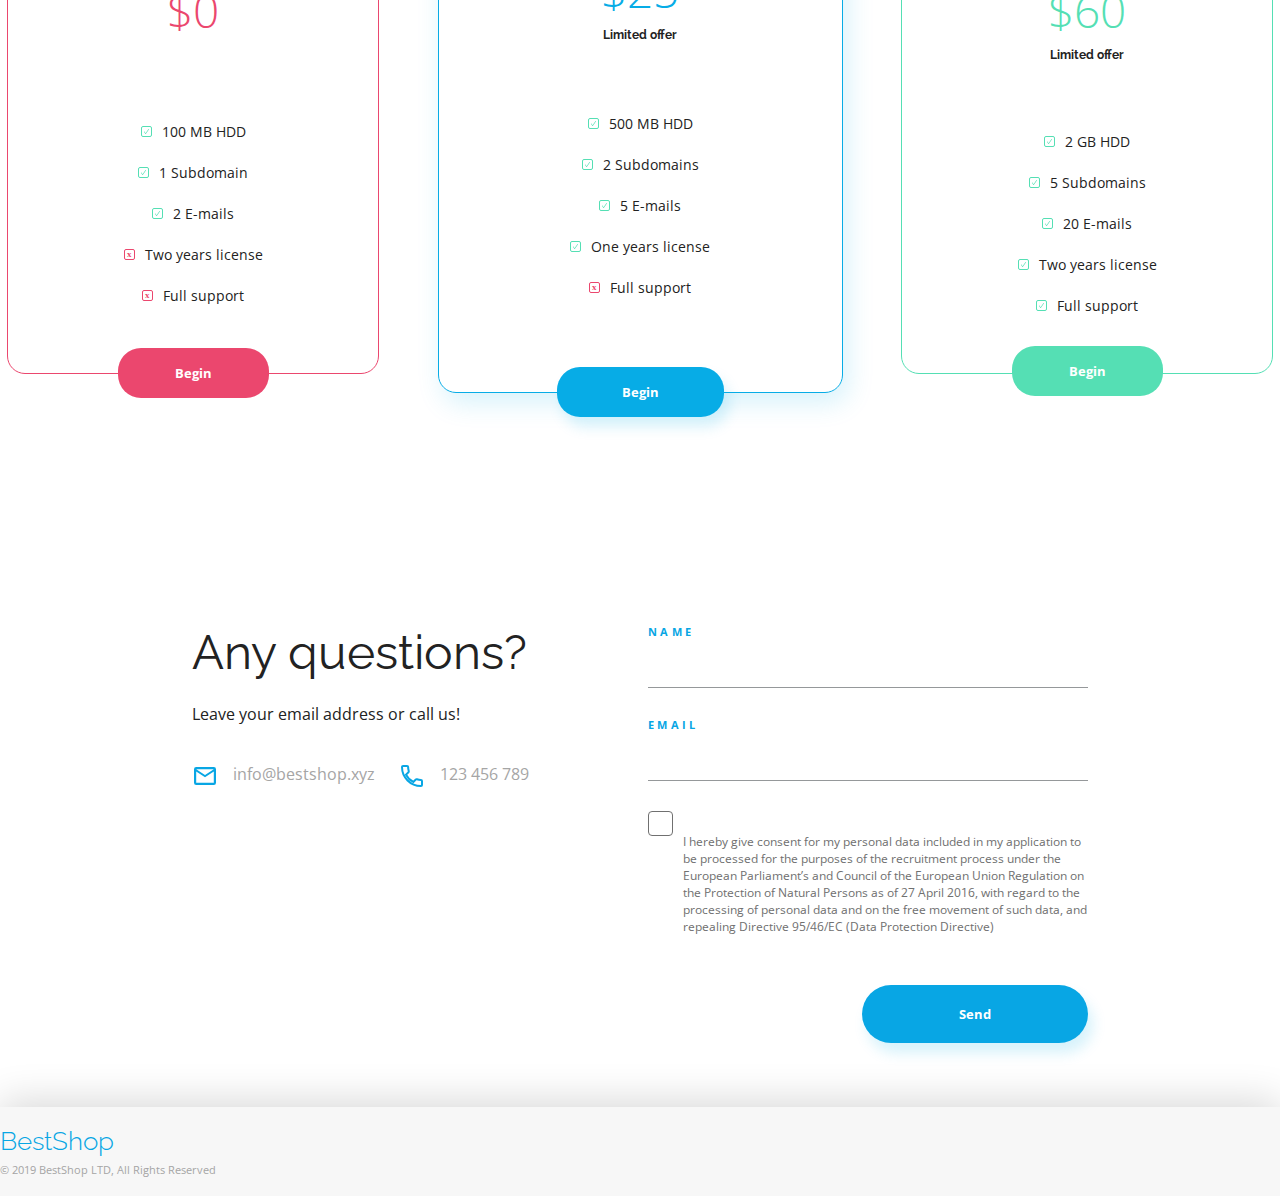
==== commit 48e7cf63: "DONE!" ====
--- a/BestShop.html
+++ b/BestShop.html
@@ -5,7 +5,8 @@
     <meta name="viewport"
           content="width=device-width, user-scalable=no, initial-scale=1.0, maximum-scale=1.0, minimum-scale=1.0">
     <meta http-equiv="X-UA-Compatible" content="ie=edge">
-    <link href="https://fonts.googleapis.com/css2?family=Open+Sans:wght@300;400;700&family=Raleway:wght@300;400;700;800&display=swap" rel="stylesheet">
+    <link href="https://fonts.googleapis.com/css2?family=Open+Sans:wght@300;400;700&family=Raleway:wght@300;400;700;800&display=swap"
+          rel="stylesheet">
     <link rel="stylesheet" href="css/reset.css">
     <link rel="stylesheet" href="css/style.css">
     <title>BestShop</title>
@@ -16,10 +17,10 @@
         <a href="/" class="logo">BestShop</a>
         <nav class="header-nav">
             <ul class="header-nav-list">
-                <li><a href="#">WHY US</a></li>
-                <li><a href="#">BENEFITS</a></li>
-                <li><a href="#">PRICES</a></li>
-                <li><a href="#">CONTACT</a></li>
+                <li class="list"><a href="#">WHY US</a></li>
+                <li class="list"><a href="#">BENEFITS</a></li>
+                <li class="list"><a href="#">PRICES</a></li>
+                <li class="list"><a href="#">CONTACT</a></li>
             </ul>
         </nav>
     </div>
@@ -58,7 +59,8 @@
         <div class="box box-one">
             <div class="box-one-text">
                 <h2 class="box-one-title">Be always first</h2>
-                <p class="box-one-description">Lorem ipsum dolor sit amet, consectetur adipiscing elit, sed do eiusmod tempor incididunt ut labore et dolore magna aliqua. Ut enim ad minim veniam.</p>
+                <p class="box-one-description">Lorem ipsum dolor sit amet, consectetur adipiscing elit, sed do eiusmod
+                    tempor incididunt ut labore et dolore magna aliqua. Ut enim ad minim veniam.</p>
             </div>
             <div class="box-one-img">
                 <img class="macbook" src="assets/Macbook.png" alt="Macbook">
@@ -70,15 +72,17 @@
             </div>
             <div class="box-two-text">
                 <h2 class="box-two-title">Your shop is <br>where you are!</h2>
-                <p class="box-two-description">Lorem ipsum dolor sit amet, consectetur adipiscing elit, sed do eiusmod tempor incididunt ut labore et dolore magna aliqua. Ut enim ad minim veniam.</p>
+                <p class="box-two-description">Lorem ipsum dolor sit amet, consectetur adipiscing elit, sed do eiusmod
+                    tempor incididunt ut labore et dolore magna aliqua. Ut enim ad minim veniam.</p>
             </div>
         </div>
         <div class="box box-three">
             <div class="frame">
-            <div class="box-three-text">
-                <h2 class="box-three-title">Increase recognition<br> of your brand!</h2>
-                <p class="box-three-description">Lorem ipsum dolor sit amet, consectetur adipiscing elit, sed do eiusmod tempor incididunt ut labore et dolore magna aliqua. Ut enim ad minim veniam.</p>
-            </div>
+                <div class="box-three-text">
+                    <h2 class="box-three-title">Increase recognition<br> of your brand!</h2>
+                    <p class="box-three-description">Lorem ipsum dolor sit amet, consectetur adipiscing elit, sed do
+                        eiusmod tempor incididunt ut labore et dolore magna aliqua. Ut enim ad minim veniam.</p>
+                </div>
             </div>
             <div class="box-three-img">
                 <img class="trumpet" src="assets/Trumpet.png" alt="Trumpet">
@@ -132,7 +136,45 @@
     </div>
 </section>
 
-<section class="form"></section>
+<section class="form">
+    <div class="container">
+        <div class="form-box">
+            <div class="form-box-text">
+                <h4>Any questions?</h4>
+                <p>Leave your email address or call us!</p>
+                <img src="assets/Mail%20Icon.svg" alt="mail">
+                <span class="mail"> info@bestshop.xyz</span>
+                <img src="assets/Phone%20Icon.svg" alt="phone">
+                <span class="phone"> 123 456 789</span>
+            </div>
+            <div class="form-box-form">
+                <div class="form-top">
+                    <label for="name" class="form-label">NAME</label>
+                    <input type="text" id="name" class="form-input">
+                    <label for="mail" class="form-label">EMAIL</label>
+                    <input type="text" id="mail" class="form-input">
+                </div>
+                <div class="form-btm">
+                    <label class="form__checkbox">
+                        <input type="checkbox"/>
+                        <span class="checkbox"></span>
+                        <p class="consent__text">
+                            I hereby give consent for my personal data included in my
+                            application to be processed for the purposes of the recruitment
+                            process under the European Parliament’s and Council of the
+                            European Union Regulation on the Protection of Natural Persons as
+                            of 27 April 2016, with regard to the processing of personal data
+                            and on the free movement of such data, and repealing Directive
+                            95/46/EC (Data Protection Directive)
+                        </p>
+                    </label>
+                    <button class="btn" type="submit">Send</button>
+
+                </div>
+            </div>
+        </div>
+    </div>
+</section>
 
 <footer class="footer">
     <div class="container">
--- a/css/style.css
+++ b/css/style.css
@@ -1,30 +1,54 @@
 /*font-family: 'Open Sans', sans-serif;*/
 /*font-family: 'Raleway', sans-serif;*/
 
-*{
+* {
     box-sizing: border-box;
 }
-a{
+
+a {
     text-decoration: none;
 }
-.container{
+
+.container {
     margin: 0 auto;
 }
+
 /*HEADER*/
-.header{
+.header {
     background-color: #ffffff;
     box-shadow: 0 3px 6px #00000029;
-}
-.header .container{
+
+}
+
+.header .container {
     height: 70px;
     display: flex;
     align-items: center;
     justify-content: space-between;
     width: 1354px;
 }
-.header-nav-list{
-    display: flex;
-}
+
+.header-nav-list {
+    display: flex;
+}
+
+.list:nth-child(2) {
+    margin-right: 83px;
+    margin-left: 83px;
+}
+
+.list:nth-child(3) {
+    margin-right: 83px;
+}
+
+.list:hover {
+    box-shadow: 0 4px 0 #08A6E4;
+}
+
+.list {
+    padding: 25px 0;
+}
+
 .header .logo {
     font-family: 'Raleway', sans-serif;
     font-size: 32px;
@@ -32,39 +56,40 @@
     font-weight: 300;
     color: #08A6E4;
 }
-.header-nav a{
+
+.header-nav-list a {
     font-family: 'Open Sans', sans-serif;
     font-weight: 700;
     font-size: 11px;
     line-height: 15px;
     color: #A5A5A5;
     text-align: center;
-    padding: 0 47.5px;
-}
-.header-nav{
-    border-bottom: 3px solid #08A6E4;
-    padding:27px;
-}
+    padding: 27px 12px;
+}
+
 /*BANNER*/
-.banner-container{
+.banner-container {
     text-align: center;
     margin-top: 130px;
 }
-.banner-h1{
+
+.banner-h1 {
     font-family: 'Raleway', sans-serif;
     font-size: 49px;
     line-height: 57px;
     font-weight: 400;
 }
-.banner-p{
+
+.banner-p {
     font-family: 'Open Sans', sans-serif;
     font-size: 16px;
     line-height: 22px;
     font-weight: 400;
     margin-top: 20px;
-    margin-bottom: 38px;
-}
-.banner-button{
+    margin-bottom: 60px;
+}
+
+.banner-button {
     font-family: 'Open Sans', sans-serif;
     font-size: 16px;
     line-height: 22px;
@@ -75,7 +100,8 @@
     border-radius: 40px;
     box-shadow: 5px 10px 14px #07ACE629;
 }
-.banner-image{
+
+.banner-image {
     background-image: url("../assets/Background.png");
     width: 100vw;
     height: 594px;
@@ -85,28 +111,32 @@
 }
 
 /*DOTS*/
-.dots{
+.dots {
     height: 431px;
 }
-.dots-h2{
+
+.dots-h2 {
     text-align: center;
     font-family: 'Raleway', sans-serif;
     font-size: 36px;
     line-height: 42px;
-    font-weight: 400 ;
+    font-weight: 400;
     margin: 100px 0;
 }
-.dots-container{
+
+.dots-container {
     display: flex;
     align-items: center;
     justify-content: center;
     text-align: center;
 }
-.dot-red{
+
+.dot-red {
     height: 168px;
     width: 116px;
 }
-.red{
+
+.red {
     background-color: #FB3B64;
     height: 63px;
     width: 63px;
@@ -115,7 +145,8 @@
     margin-right: 32px;
     position: relative;
 }
-.red::after{
+
+.red::after {
     background-image: url("../assets/Person.svg");
     position: absolute;
     content: "";
@@ -124,12 +155,14 @@
     background-repeat: no-repeat;
     top: 5px;
 }
-.dot-blue{
+
+.dot-blue {
     height: 168px;
     width: 176px;
     margin: 0 184px;
 }
-.blue{
+
+.blue {
     background-color: #08A6E4;
     height: 63px;
     width: 63px;
@@ -138,6 +171,7 @@
     margin-right: 57px;
     position: relative;
 }
+
 .blue::after {
     background-image: url("../assets/Eye.svg");
     position: absolute;
@@ -147,11 +181,13 @@
     background-repeat: no-repeat;
     top: 14px;
 }
-.dot-green{
+
+.dot-green {
     height: 168px;
     width: 163px;
 }
-.green{
+
+.green {
     background-color: #55DFB4;
     height: 63px;
     width: 63px;
@@ -160,6 +196,7 @@
     margin-right: 50px;
     position: relative;
 }
+
 .green::after {
     background-image: url("../assets/Catalog.svg");
     position: absolute;
@@ -169,7 +206,8 @@
     background-repeat: no-repeat;
     top: 6px;
 }
-.dot1{
+
+.dot1 {
     font-family: 'Raleway', sans-serif;
     font-size: 20px;
     line-height: 24px;
@@ -178,37 +216,43 @@
     margin-top: 14px;
     margin-bottom: 19px;
 }
-.dot2{
+
+.dot2 {
     font-family: 'Raleway', sans-serif;
     font-size: 16px;
     line-height: 19px;
     color: #A5A5A5;
     font-weight: 400;
 }
+
 /*BOXES*/
-.boxes{
+.boxes {
     height: 1395px;
     background-color: #F7F7F7;
     display: flex;
     align-items: center;
 }
-.boxes .container{
+
+.boxes .container {
     width: 1124px;
     height: 1184px;
     display: flex;
     flex-direction: column;
     justify-content: space-between;
 }
-.box{
+
+.box {
     height: 370px;
 }
-.box-one{
-    display:flex;
+
+.box-one {
+    display: flex;
     align-items: center;
     background-color: white;
     position: relative;
 }
-.box-one::after{
+
+.box-one::after {
     width: 180px;
     height: 180px;
     background-color: #FB3B64;
@@ -220,46 +264,53 @@
     top: 75px;
     right: 95px;
 }
-.box-one-text{
+
+.box-one-text {
     width: 416px;
     height: 188px;
     margin-left: 35px;
     margin-right: 169px;
 }
-.box-one-text::after{
+
+.box-one-text::after {
     border: 4px solid #FB3B64;
     width: 328px;
     content: "";
     display: block;
     margin-top: 50px;
 }
-.macbook{
+
+.macbook {
     width: 386px;
     height: 219px;
     z-index: 2;
     position: relative;
     margin-top: 90px;
 }
-.box-one-title, .box-two-title, .box-three-title{
+
+.box-one-title, .box-two-title, .box-three-title {
     font-family: 'Raleway', sans-serif;
     font-size: 36px;
     line-height: 42px;
-    font-weight: 400 ;
-}
+    font-weight: 400;
+}
+
 .box-one-description, .box-two-description, .box-three-description {
     font-family: 'Open Sans', sans-serif;
     font-size: 16px;
     line-height: 22px;
     margin-top: 30px;
 }
-.box-two{
+
+.box-two {
     display: flex;
     align-items: center;
     justify-content: center;
     background-color: white;
     position: relative;
 }
-.box-two::after{
+
+.box-two::after {
     width: 320px;
     height: 320px;
     background-color: #08A6E4;
@@ -267,22 +318,25 @@
     content: "";
     display: block;
     position: absolute;
-    left:70px;
-    top:12px;
-}
-.box-two-text{
+    left: 70px;
+    top: 12px;
+}
+
+.box-two-text {
     width: 416px;
     height: 230px;
     margin-right: 20px;
 }
-.box-two-text::after{
+
+.box-two-text::after {
     border: 4px solid #08A6E4;
     width: 328px;
     content: "";
     display: block;
     margin-top: 50px;
 }
-.iphone{
+
+.iphone {
     width: 426px;
     height: 328px;
     margin-left: 70px;
@@ -290,16 +344,19 @@
     position: relative;
     z-index: 2;
 }
-.box-three{
-    display: flex;
-    align-items: center;
-    justify-content: space-between;
-}
-.box-three-text{
+
+.box-three {
+    display: flex;
+    align-items: center;
+    justify-content: space-between;
+}
+
+.box-three-text {
     width: 554px;
     height: 230px;
     background-color: white;
 }
+
 .box-three-text::after {
     border: 4px solid #55DFB4;
     width: 328px;
@@ -307,17 +364,20 @@
     display: block;
     margin-top: 50px;
 }
-.trumpet{
+
+.trumpet {
     width: 296px;
     height: 208px;
     margin: 98px 82px 64px 62px;
 }
-.box-three-img{
+
+.box-three-img {
     background-color: #55DFB4;
     height: 370px;
     width: 440px;
 }
-.frame{
+
+.frame {
     width: 623px;
     height: 370px;
     background-color: white;
@@ -325,16 +385,19 @@
     justify-content: center;
     align-items: center;
 }
+
 /*PRICING*/
-.pricing{
+.pricing {
     height: 716px;
 }
-.pricing .container{
+
+.pricing .container {
     width: 1266px;
     height: 616px;
     margin-top: 100px;
 }
-.pricing-title{
+
+.pricing-title {
     text-align: center;
     font-family: 'Raleway', sans-serif;
     font-size: 36px;
@@ -342,23 +405,27 @@
     line-height: 42px;
     margin-bottom: 50px;
 }
-.price-boxes{
+
+.price-boxes {
     height: 524px;
     display: flex;
     justify-content: space-between;
 }
-.price-box{
+
+.price-box {
     border-radius: 18px;
     position: relative;
 }
-.price-box-one{
+
+.price-box-one {
     border: 1px solid #EB476E;
     width: 372px;
     height: 461px;
     margin-top: 20px;
     text-align: center;
 }
-.price-box-two{
+
+.price-box-two {
     border: 1px solid #07ACE6;
     width: 405px;
     height: 500px;
@@ -366,42 +433,50 @@
     box-shadow: 5px 10px 27px #07ACE629;
     text-align: center;
 }
-.price-box-three{
+
+.price-box-three {
     border: 1px solid #55DFB4;
     width: 372px;
     height: 461px;
     margin-top: 20px;
     text-align: center;
 }
-.pricing-type{
+
+.pricing-type {
     font-family: 'Raleway', sans-serif;
     font-size: 21px;
     font-weight: 700;
     margin-top: 34px;
 }
-.pricing-price{
+
+.pricing-price {
     font-family: 'Open Sans', sans-serif;
     font-weight: 300;
     font-size: 46px;
     line-height: 2px;
     margin-top: 40px;
 }
-.price-box-one .pricing-price{
+
+.price-box-one .pricing-price {
     color: #EB476E;
 }
-.price-box-two .pricing-price{
+
+.price-box-two .pricing-price {
     color: #07ACE6;
 }
-.price-box-three .pricing-price{
+
+.price-box-three .pricing-price {
     color: #55DFB4;
 }
-.pricing-limited{
+
+.pricing-limited {
     font-family: 'Raleway', sans-serif;
     font-size: 12px;
     font-weight: 700;
     margin-top: 38px;
 }
-.pricing-list-one{
+
+.pricing-list-one {
     display: flex;
     align-items: center;
     justify-content: space-between;
@@ -410,7 +485,8 @@
     margin-top: 100px;
     margin-bottom: 67px;
 }
-.pricing-list-two{
+
+.pricing-list-two {
     display: flex;
     align-items: center;
     justify-content: space-between;
@@ -419,7 +495,8 @@
     margin-top: 62px;
     margin-bottom: 71px;
 }
-.pricing-list-three{
+
+.pricing-list-three {
     display: flex;
     align-items: center;
     justify-content: space-between;
@@ -428,13 +505,15 @@
     margin-top: 60px;
     margin-bottom: 55px;
 }
-.pricing-list{
+
+.pricing-list {
     font-family: 'Open Sans', sans-serif;
     font-size: 14px;
     font-weight: 400;
     line-height: 41px;
 }
-.pricing-item::before{
+
+.pricing-item::before {
     content: "";
     width: 11px;
     height: 11px;
@@ -442,7 +521,8 @@
     margin-right: 10px;
     background-image: url("../assets/Ckechmark-1.svg");
 }
-.pricing-item--not::before{
+
+.pricing-item--not::before {
     content: "";
     width: 11px;
     height: 11px;
@@ -450,7 +530,8 @@
     margin-right: 10px;
     background-image: url("../assets/Close.svg");
 }
-.price-box a{
+
+.price-box a {
     font-family: 'Open Sans', sans-serif;
     font-weight: 700;
     font-size: 13px;
@@ -458,45 +539,195 @@
     border-radius: 23px;
     color: white;
 }
-.button-one{
+
+.button-one {
     background-color: #EB476E;
     padding: 16px 57px;
 }
-.button-two{
+
+.button-two {
     background-color: #07ACE6;
     padding: 16px 65px;
     box-shadow: 5px 10px 14px #07ACE629;
 }
-.button-three{
+
+.button-three {
     background-color: #55DFB4;
     padding: 16px 57px;
 }
+
 /*FORM*/
+.form .container {
+    height: 590px;
+    display: flex;
+    justify-content: center;
+    align-items: center;
+}
+
+.form-box {
+    width: 896px;
+    height: 376px;
+    display: flex;
+    justify-content: space-between;
+}
+
+.form-box-text {
+    height: 165px;
+    width: 342px;
+
+}
+
+.form-box-form {
+    width: 440px;
+    height: 372px;
+}
+
+h4 {
+    font-size: 48px;
+    line-height: 57px;
+    font-family: 'Raleway', sans-serif;
+    font-weight: 400;
+}
+
+.form p {
+    font-family: 'Open Sans', sans-serif;
+    font-size: 16px;
+    line-height: 22px;
+    font-weight: 400;
+    padding-top: 22px;
+    padding-bottom: 38px;
+}
+
+.form span {
+    font-family: 'Open Sans', sans-serif;
+    font-weight: 400;
+    font-size: 16px;
+    line-height: 22px;
+    color: #A5A5A5;
+}
+
+.form img {
+    margin-right: 10px;
+}
+
+.mail {
+    margin-right: 20px;
+}
+
+.form-top {
+    width: 440px;
+    height: 157px;
+    display: flex;
+    flex-direction: column;
+    justify-content: space-between;
+}
+
+.form-btm {
+    width: 440px;
+    height: 215px;
+    display: flex;
+    flex-direction: column;
+    margin-top: 30px;
+
+}
+
+.form-label {
+    font-family: 'Open Sans', sans-serif;
+    font-weight: 700;
+    font-size: 11px;
+    line-height: 15px;
+    letter-spacing: 3.28px;
+    color: #08A6E4;
+}
+
+.form-input {
+    border: none;
+    border-bottom: 1px solid #95989A;
+}
+
+.btn {
+    background: #08A6E4 0 0 no-repeat padding-box;
+    box-shadow: 5px 10px 14px #07ACE629;
+    border-radius: 35px;
+    padding: 20px 97px;
+    color: white;
+    border: none;
+    font-size: 13px;
+    font-weight: 700;
+    font-family: 'Open Sans', sans-serif;
+    line-height: 18px;
+    align-self: flex-end;
+}
+
+.form__checkbox {
+    display: block;
+    position: relative;
+    padding-left: 35px;
+    margin-bottom: 12px;
+    cursor: pointer;
+    font-size: 1.375rem;
+}
+
+.form__checkbox input {
+    position: absolute;
+    opacity: 0;
+    cursor: pointer;
+    height: 0;
+    width: 0;
+}
+
+.form__checkbox .checkbox {
+    position: absolute;
+    top: 0;
+    left: 0;
+    height: 25px;
+    width: 25px;
+    background-color: white;
+    border: 1px solid #707070;
+    border-radius: 4px;
+}
+
+.form__checkbox input:checked ~ .checkbox {
+    background-image: url(../assets/Checkmark.svg);
+    background-position: center;
+    background-size: 50%;
+    background-repeat: no-repeat;
+}
+
+.form__checkbox .consent__text {
+    font-size: 0.75rem;
+    color: #707070;
+    line-height: 17px;
+}
 
 /*FOOTER*/
-.footer{
+.footer {
     height: 89px;
     background-color: #F7F7F7;
     box-shadow: 0 -5px 40px #00000029;
 }
-.footer .container{
+
+.footer .container {
     height: 89px;
     display: flex;
     align-items: center;
     justify-content: space-between;
     width: 1354px;
 }
-.twitter{
+
+.twitter {
     margin-right: 20px;
 }
-.footer-logo-text{
+
+.footer-logo-text {
     color: #08A6E4;
     font-family: 'Raleway', sans-serif;
     font-weight: 300;
     font-size: 26px;
     line-height: 30px;
 }
-.footer-copyrights{
+
+.footer-copyrights {
     font-family: 'Open Sans', sans-serif;
     color: #A5A5A5;
     font-size: 11px;
